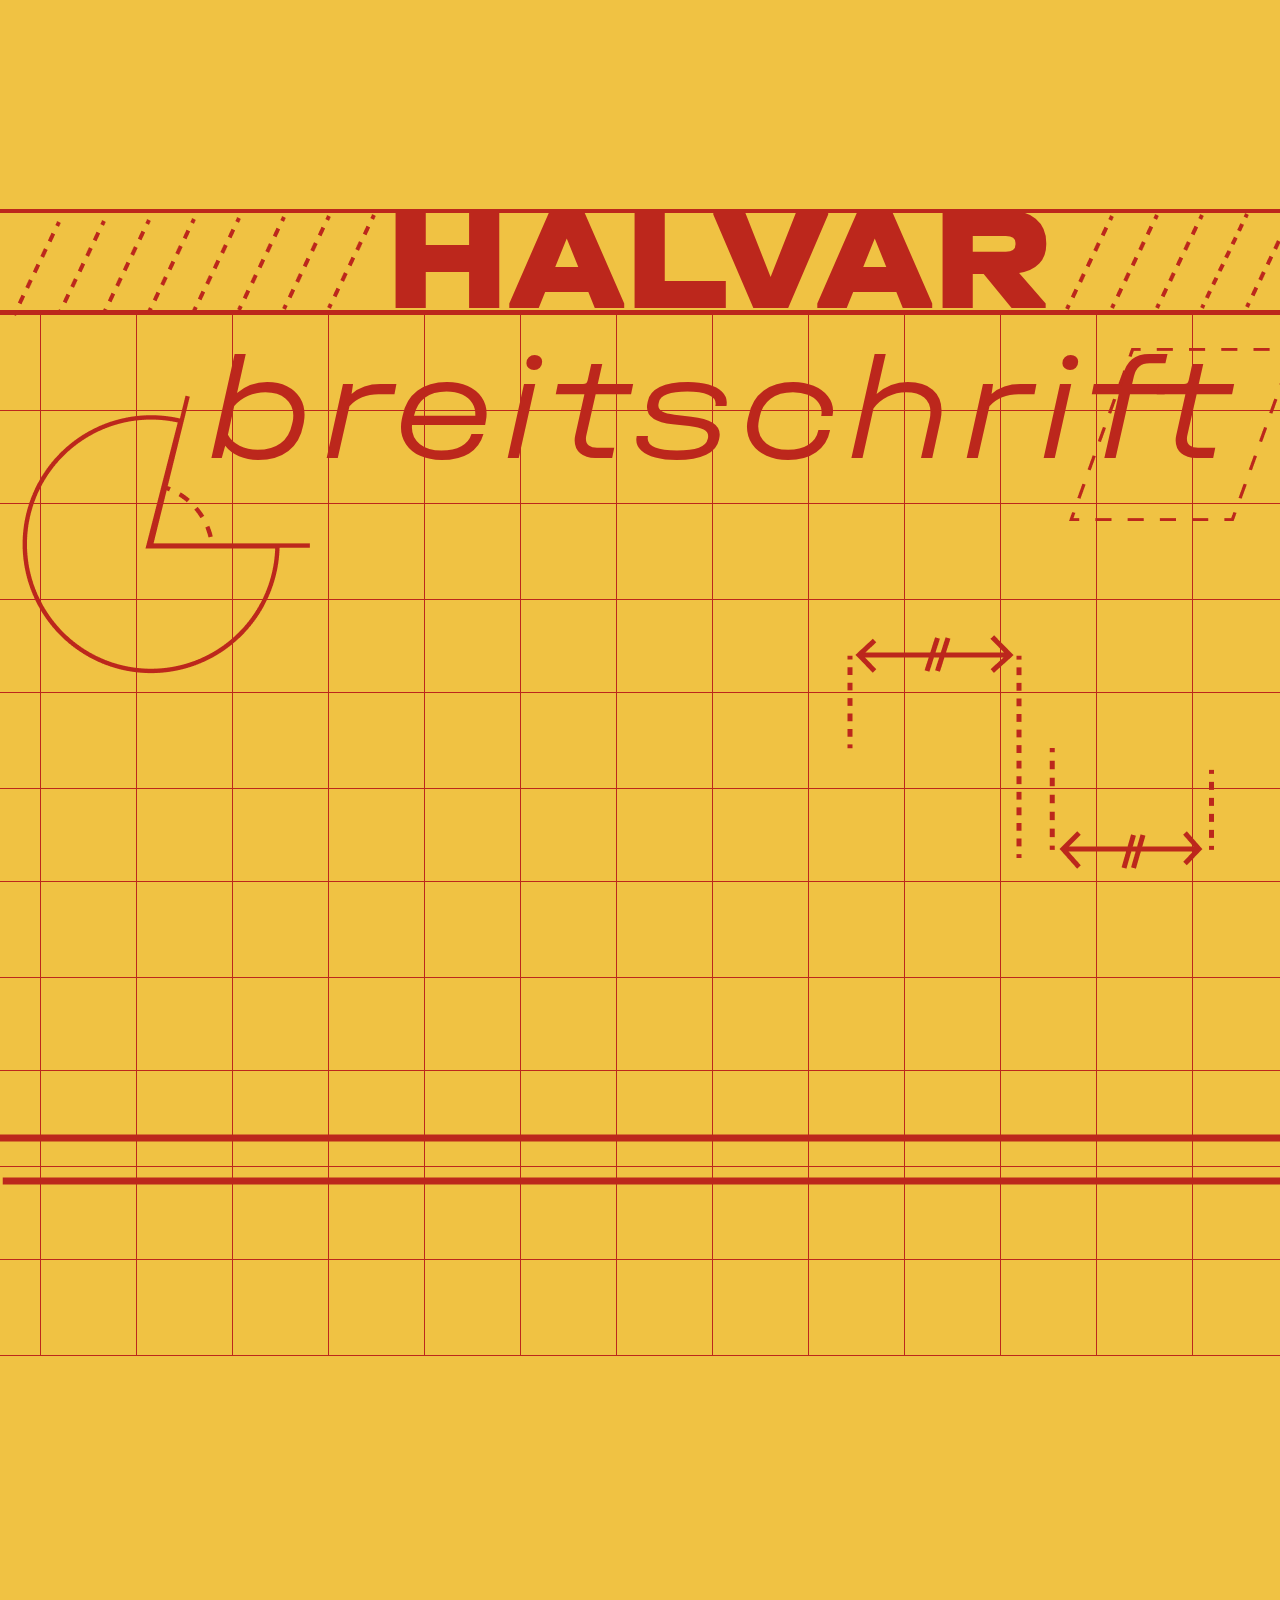
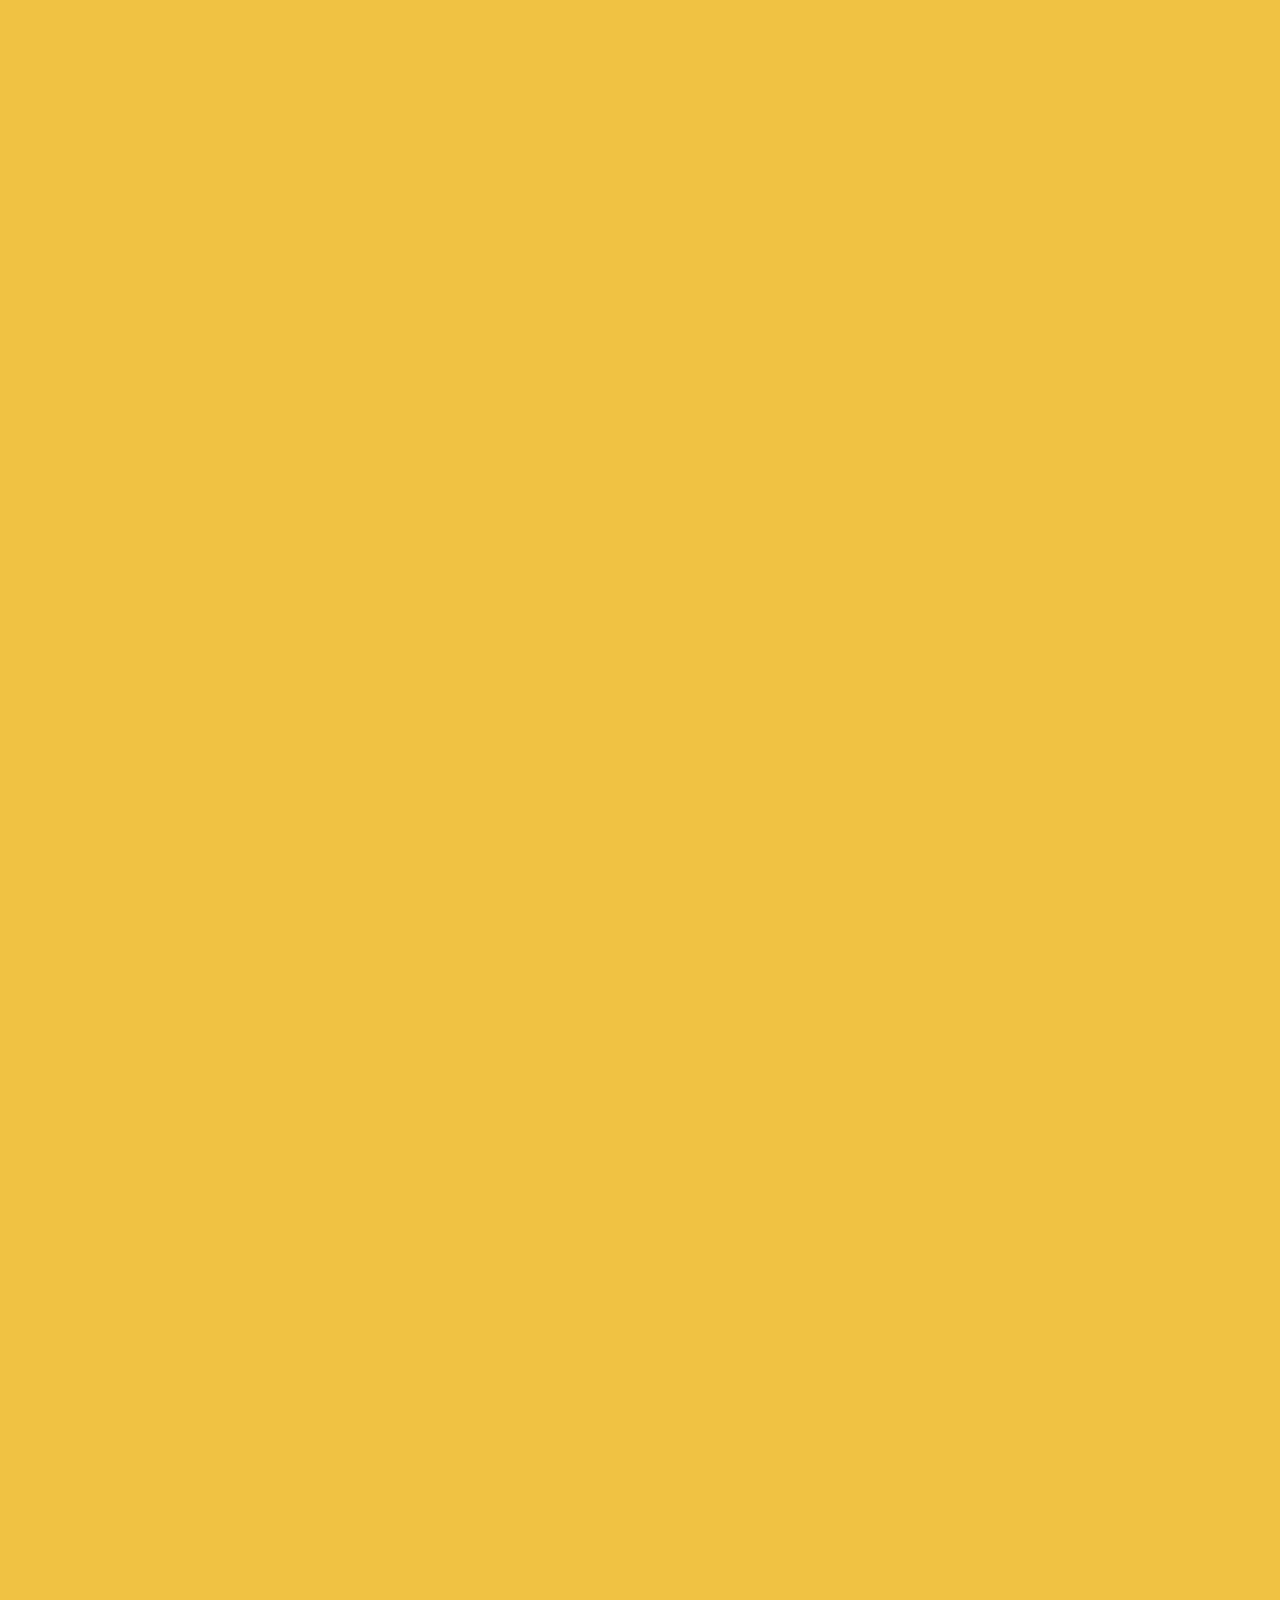
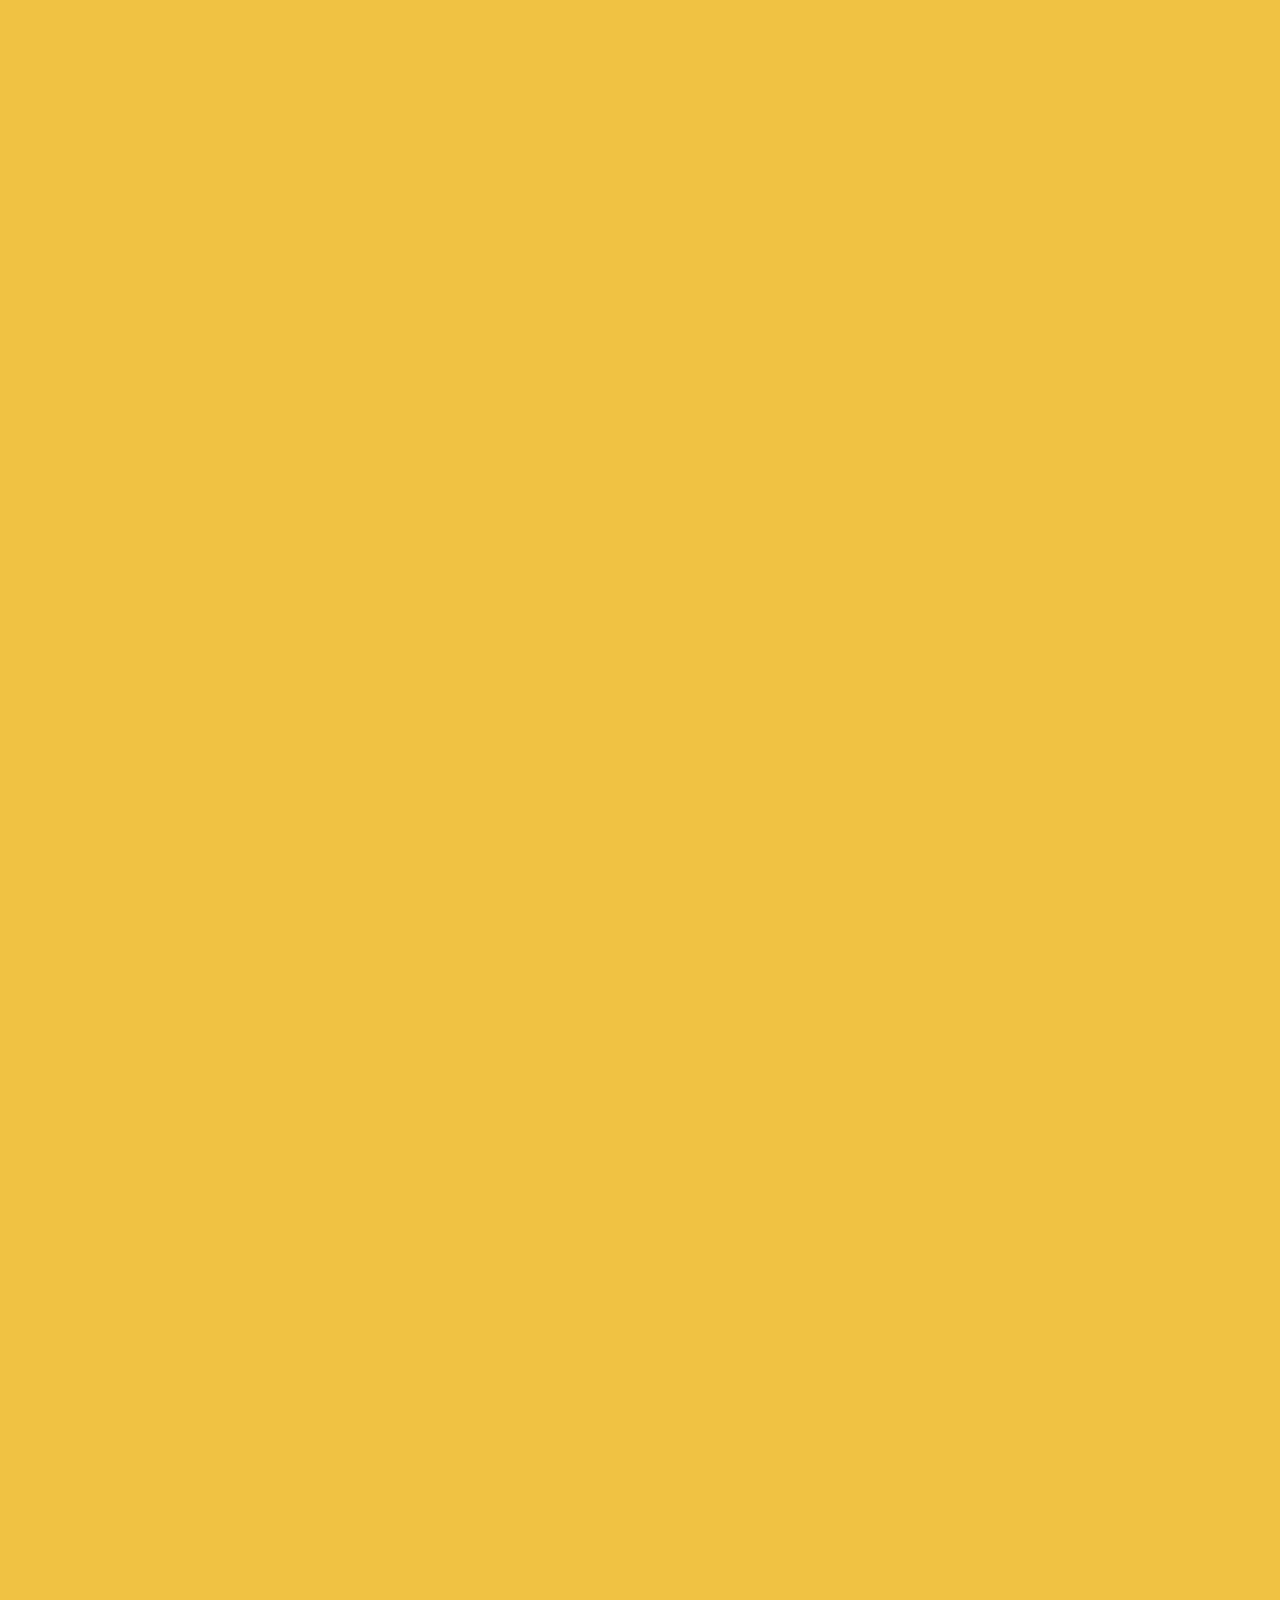
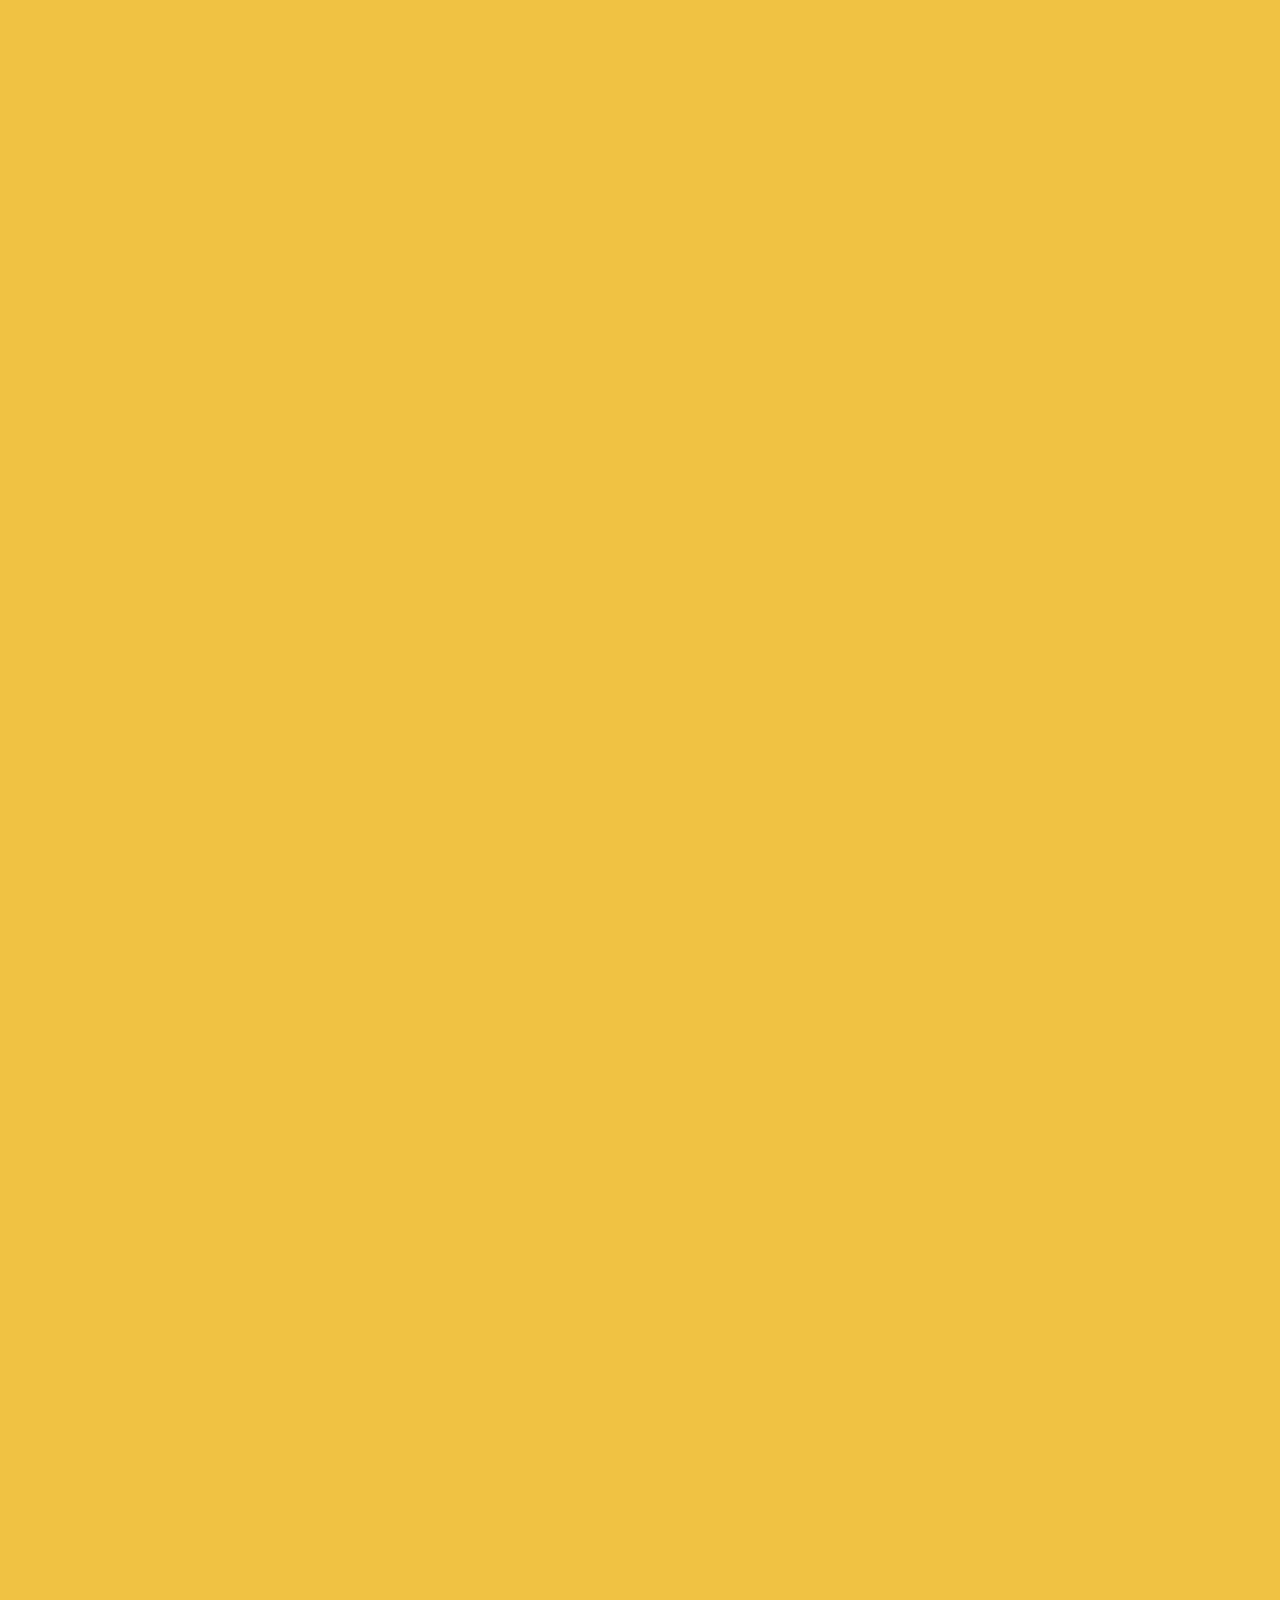
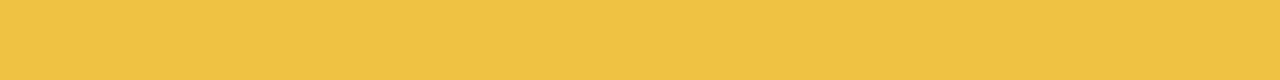
==== index.html @ cb43005a "First screen" ====
<!DOCTYPE html>
<html>
  <head lang = 'en' dir="ltr">
    <meta charset="utf-8">
    <link rel="stylesheet" href="stylesheets/style.css">
    <link rel="stylesheet" href="stylesheets/fonts.css">
    <script src="javascripts/jquery-3.5.1.js" charset="utf-8"></script>
    <style media="screen">
      @import 'reset.css';
      @import 'fonts.css';
      @import 'style.css';
    </style>
    <title>Halvar Breitschrift</title>
  </head>
<body>
  <h1 class="cover1">HALVAR</h1>

    <h1 class="cover2">breitschrift</h1>

    <img class="img1" src="images/First screen.png">

</body>
</html>
---- stylesheets/style.css ----
@import 'reset.css';
@import 'fonts.css';
@import 'content.css'
---- stylesheets/fonts.css ----
@font-face {
font-family: "HalvarBreit-Bd";
src: url("../fonts/HalvarBreit-Bd.ttf") format("truetype");
font-style: normal;
font-weight: normal;
}

@font-face {
font-family: "HalvarBreit-BdSlanted";
src: url("../fonts/HalvarBreit-BdSlanted.ttf") format("truetype;");
font-style: normal;
font-weight: normal;
}

@font-face {
font-family: "HalvarBreit-BdSuSlanted";
src: url("../fonts/HalvarBreit-BdSuSlanted.ttf") format("truetype");
font-style: normal;
font-weight: normal;
}

@font-face {
font-family: "HalvarBreit-Blk";
src: url("../fonts/HalvarBreit-Blk.ttf") format("truetype");
font-style: normal;
font-weight: normal;
}

@font-face {
font-family: "HalvarBreit-BlkSlanted";
src: url("../fonts/HalvarBreit-BlkSlanted.ttf") format("truetype");
font-style: normal;
font-weight: normal;
}

@font-face {
font-family: "HalvarBreit-BlkSuSlanted";
src: url("../fonts/HalvarBreit-BlkSuSlanted.ttf") format("truetype");
font-style: normal;
font-weight: normal;
}

@font-face {
font-family: "HalvarBreit-Hl";
src: url("../fonts/HalvarBreit-Hl.ttf") format("truetype");
font-style: normal;
font-weight: normal;
}

@font-face {
font-family: "HalvarBreit-HlSlanted";
src: url("../fonts/HalvarBreit-Bd.HlSlanted") format("truetype");
font-style: normal;
font-weight: normal;
}

@font-face {
font-family: "HalvarBreit-HlSuSlanted";
src: url("../fonts/HalvarBreit-Bd.HlSuSlanted") format("truetype");
font-style: normal;
font-weight: normal;
}

@font-face {
font-family: "HalvarBreit-Lt";
src: url("../fonts/HalvarBreit-Lt.ttf") format("truetype");
font-style: normal;
font-weight: normal;
}

@font-face {
font-family: "HalvarBreit-LtSlanted";
src: url("../fonts/HalvarBreit-LtSlanted.ttf") format("truetype");
font-style: normal;
font-weight: normal;
}

@font-face {
font-family: "HalvarBreit-LtSuSlanted";
src: url("../fonts/HalvarBreit-LtSuSlanted.ttf") format("truetype");
font-style: normal;
font-weight: normal;
}

@font-face {
font-family: "HalvarBreit-Md";
src: url("../fonts/HalvarBreit-Md.ttf") format("truetype");
font-style: normal;
font-weight: normal;
}

@font-face {
font-family: "HalvarBreit-MdSlanted";
src: url("../fonts/HalvarBreit-MdSlanted.ttf") format("truetype");
font-style: normal;
font-weight: normal;
}

@font-face {
font-family: "HalvarBreit-MdSuSlanted";
src: url("../fonts/HalvarBreit-MdSuSlanted.ttf") format("truetype");
font-style: normal;
font-weight: normal;
}

@font-face {
font-family: "HalvarBreit-Rg";
src: url("../fonts/HalvarBreit-Rg.ttf") format("truetype");
font-style: normal;
font-weight: normal;
}

@font-face {
font-family: "HalvarBreit-RgSlanted";
src: url("../fonts/HalvarBreit-RgSlanted.ttf") format("truetype");
font-style: normal;
font-weight: normal;
}

@font-face {
font-family: "HalvarBreit-RgSuSlanted";
src: url("../fonts/HalvarBreit-RgSuSlanted.ttf") format("truetype");
font-style: normal;
font-weight: normal;
}

@font-face {
font-family: "HalvarBreit-Th";
src: url("../fonts/HalvarBreit-Th.ttf") format("truetype");
font-style: normal;
font-weight: normal;
}

@font-face {
font-family: "HalvarBreit-ThSlanted";
src: url("../fonts/HalvarBreit-ThSlanted.ttf") format("truetype");
font-style: normal;
font-weight: normal;
}

@font-face {
font-family: "HalvarBreit-ThSuSlanted";
src: url("../fonts/HalvarBreit-ThSuSlanted.ttf") format("truetype");
font-style: normal;
font-weight: normal;
}

@font-face {
font-family: "HalvarBreit-XBd";
src: url("../fonts/HalvarBreit-XBd.ttf") format("truetype");
font-style: normal;
font-weight: normal;
}

@font-face {
font-family: "HalvarBreit-XBdSlanted";
src: url("../fonts/HalvarBreit-XBdSlanted.ttf") format("truetype");
font-style: normal;
font-weight: normal;
}

@font-face {
font-family: "HalvarBreit-XBdSuSlanted";
src: url("../fonts/HalvarBreit-XBdSuSlanted.ttf") format("truetype");
font-style: normal;
font-weight: normal;
}

@font-face {
font-family: "HalvarBreit-XTh";
src: url("../fonts/HalvarBreit-XTh.ttf") format("truetype");
font-style: normal;
font-weight: normal;
}

@font-face {
font-family: "HalvarBreit-XThSlanted";
src: url("../fonts/HalvarBreit-XThSlanted.ttf") format("truetype");
font-style: normal;
font-weight: normal;
}

@font-face {
font-family: "HalvarBreit-XThSuSlanted";
src: url("../fonts/HalvarBreit-XThSuSlanted.ttf") format("truetype");
font-style: normal;
font-weight: normal;
}
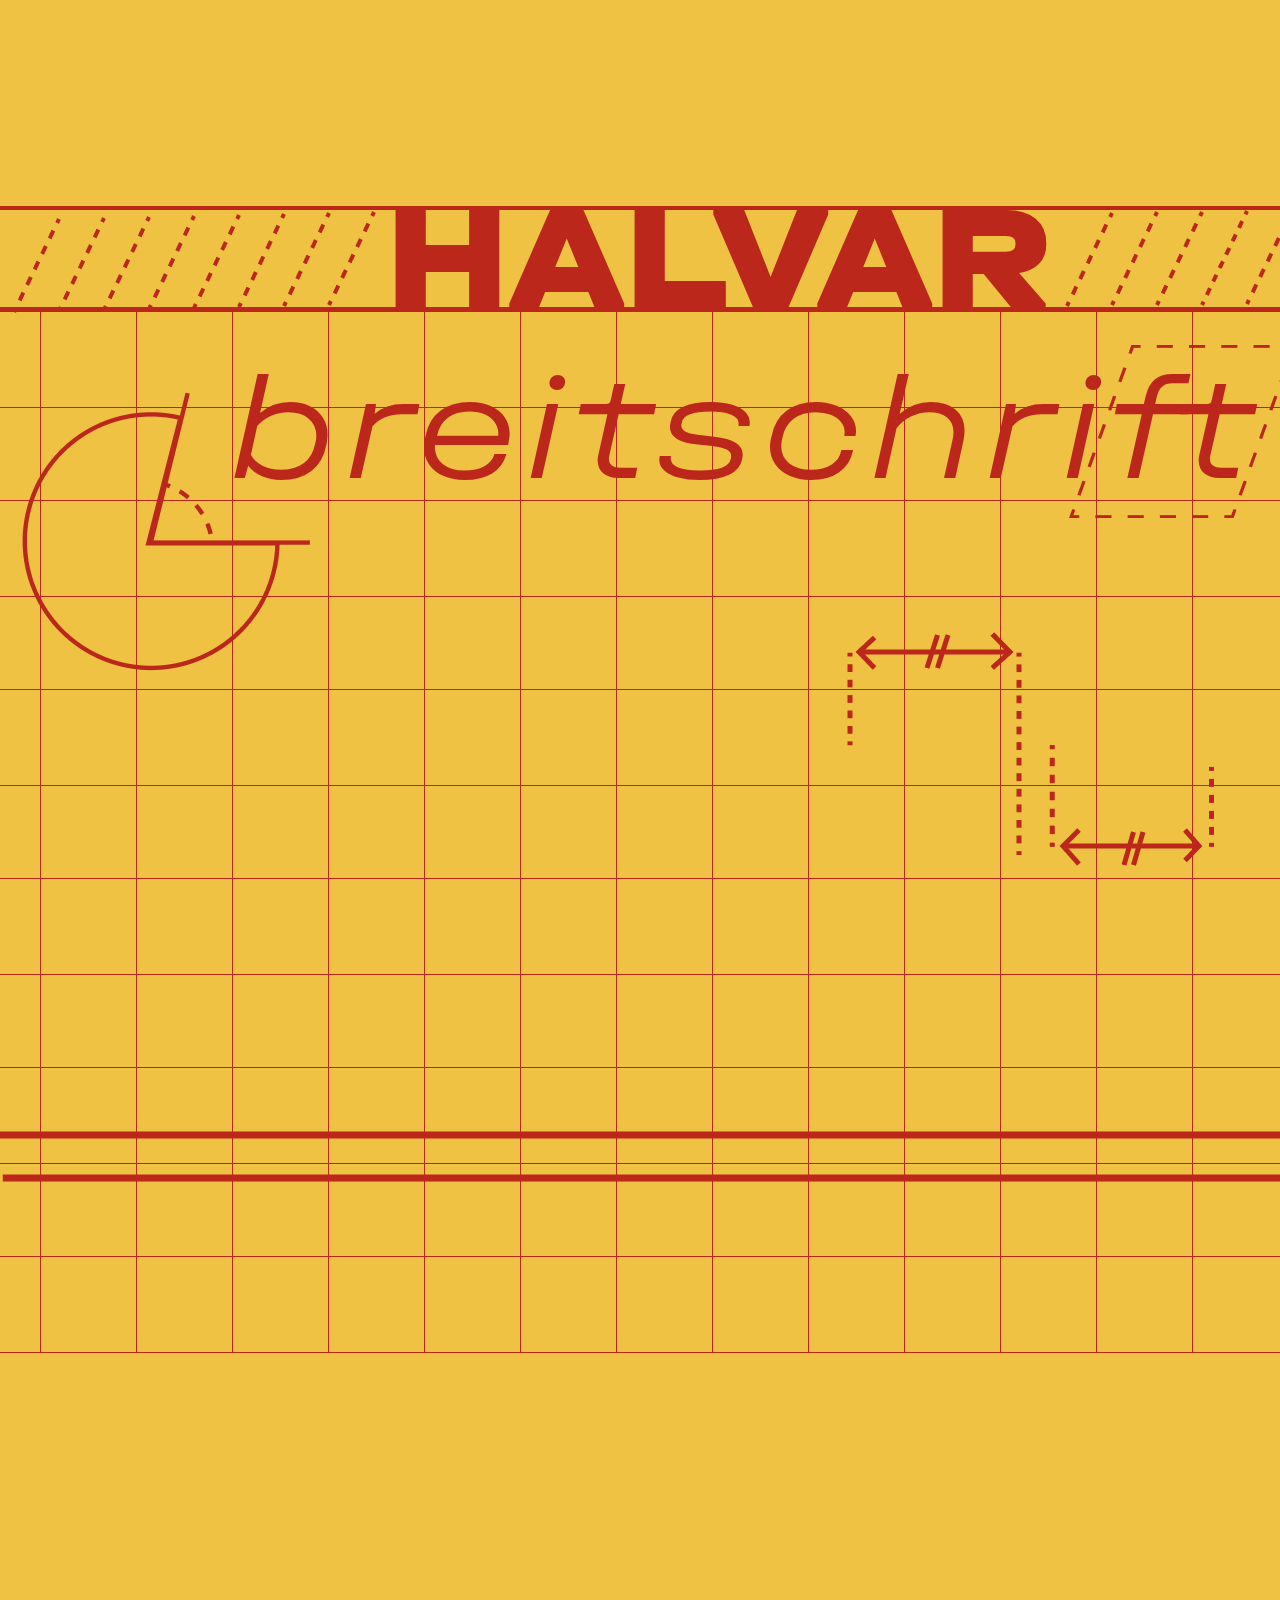
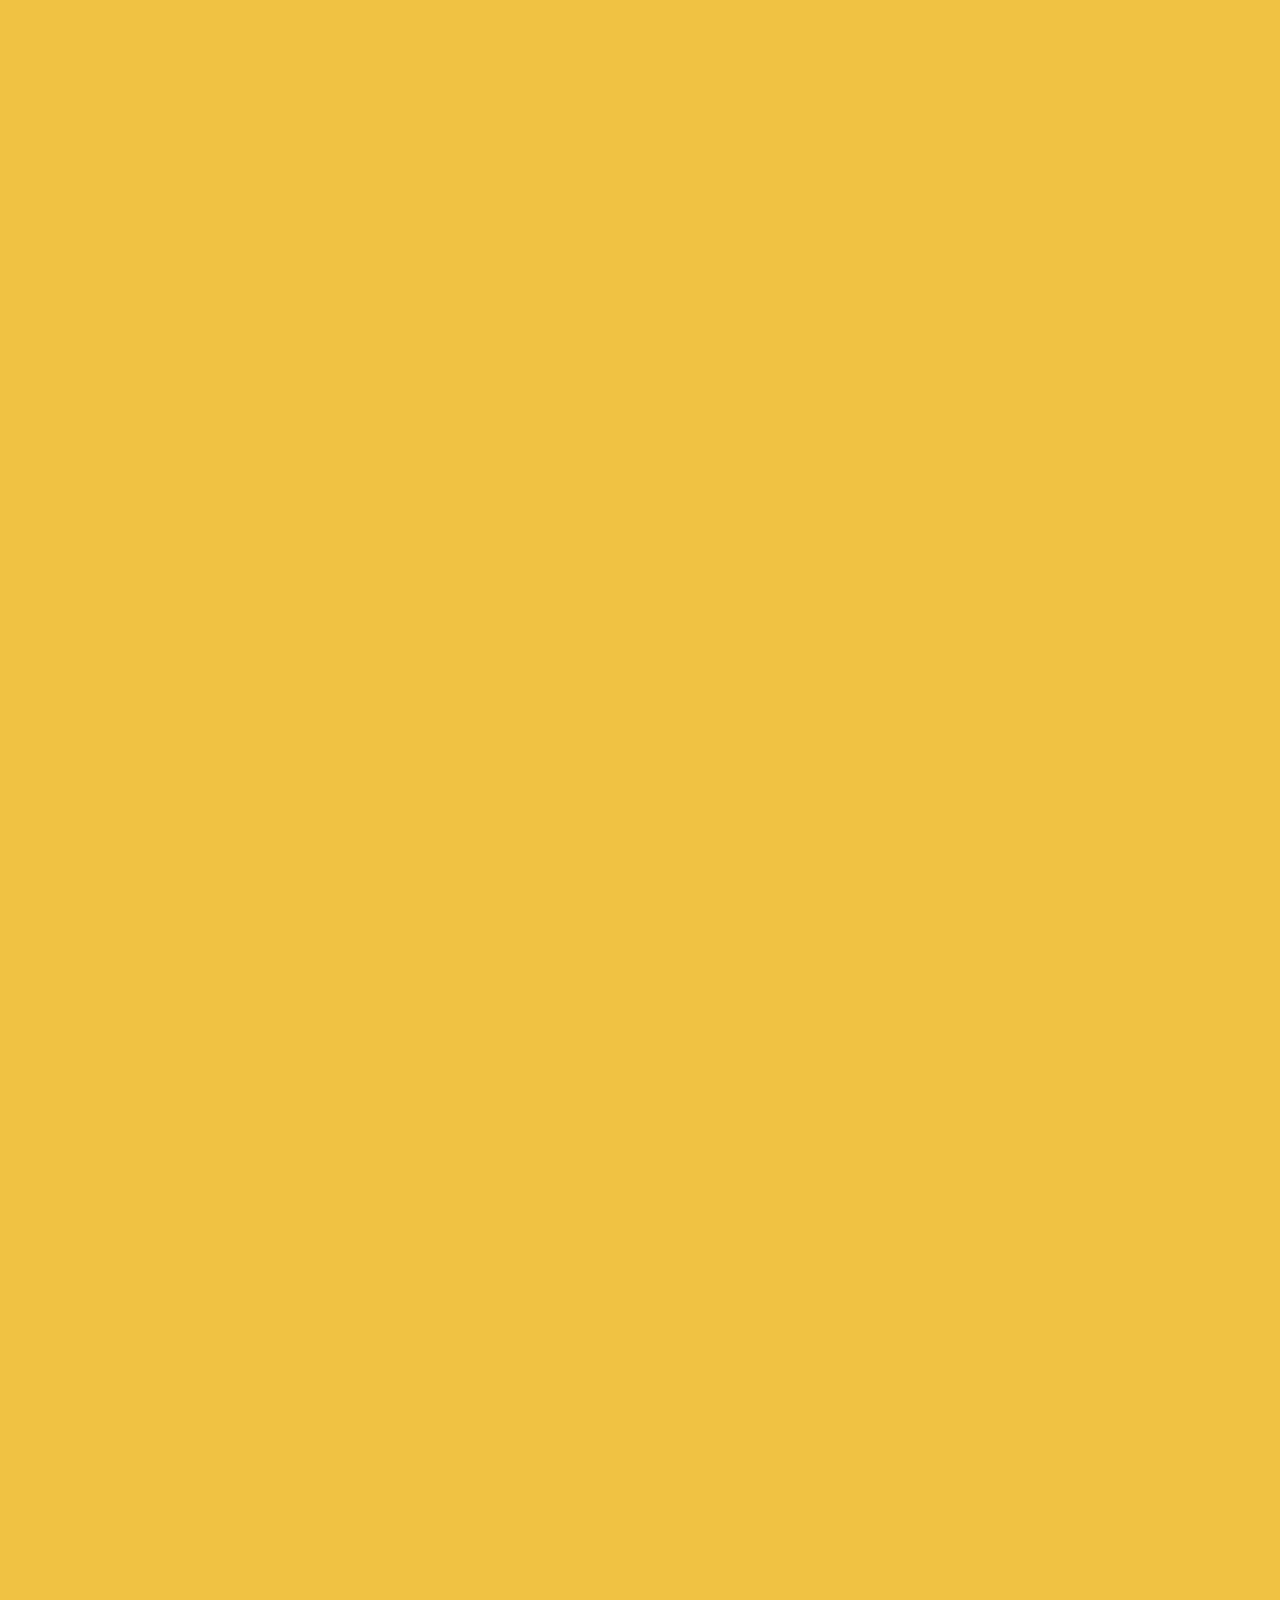
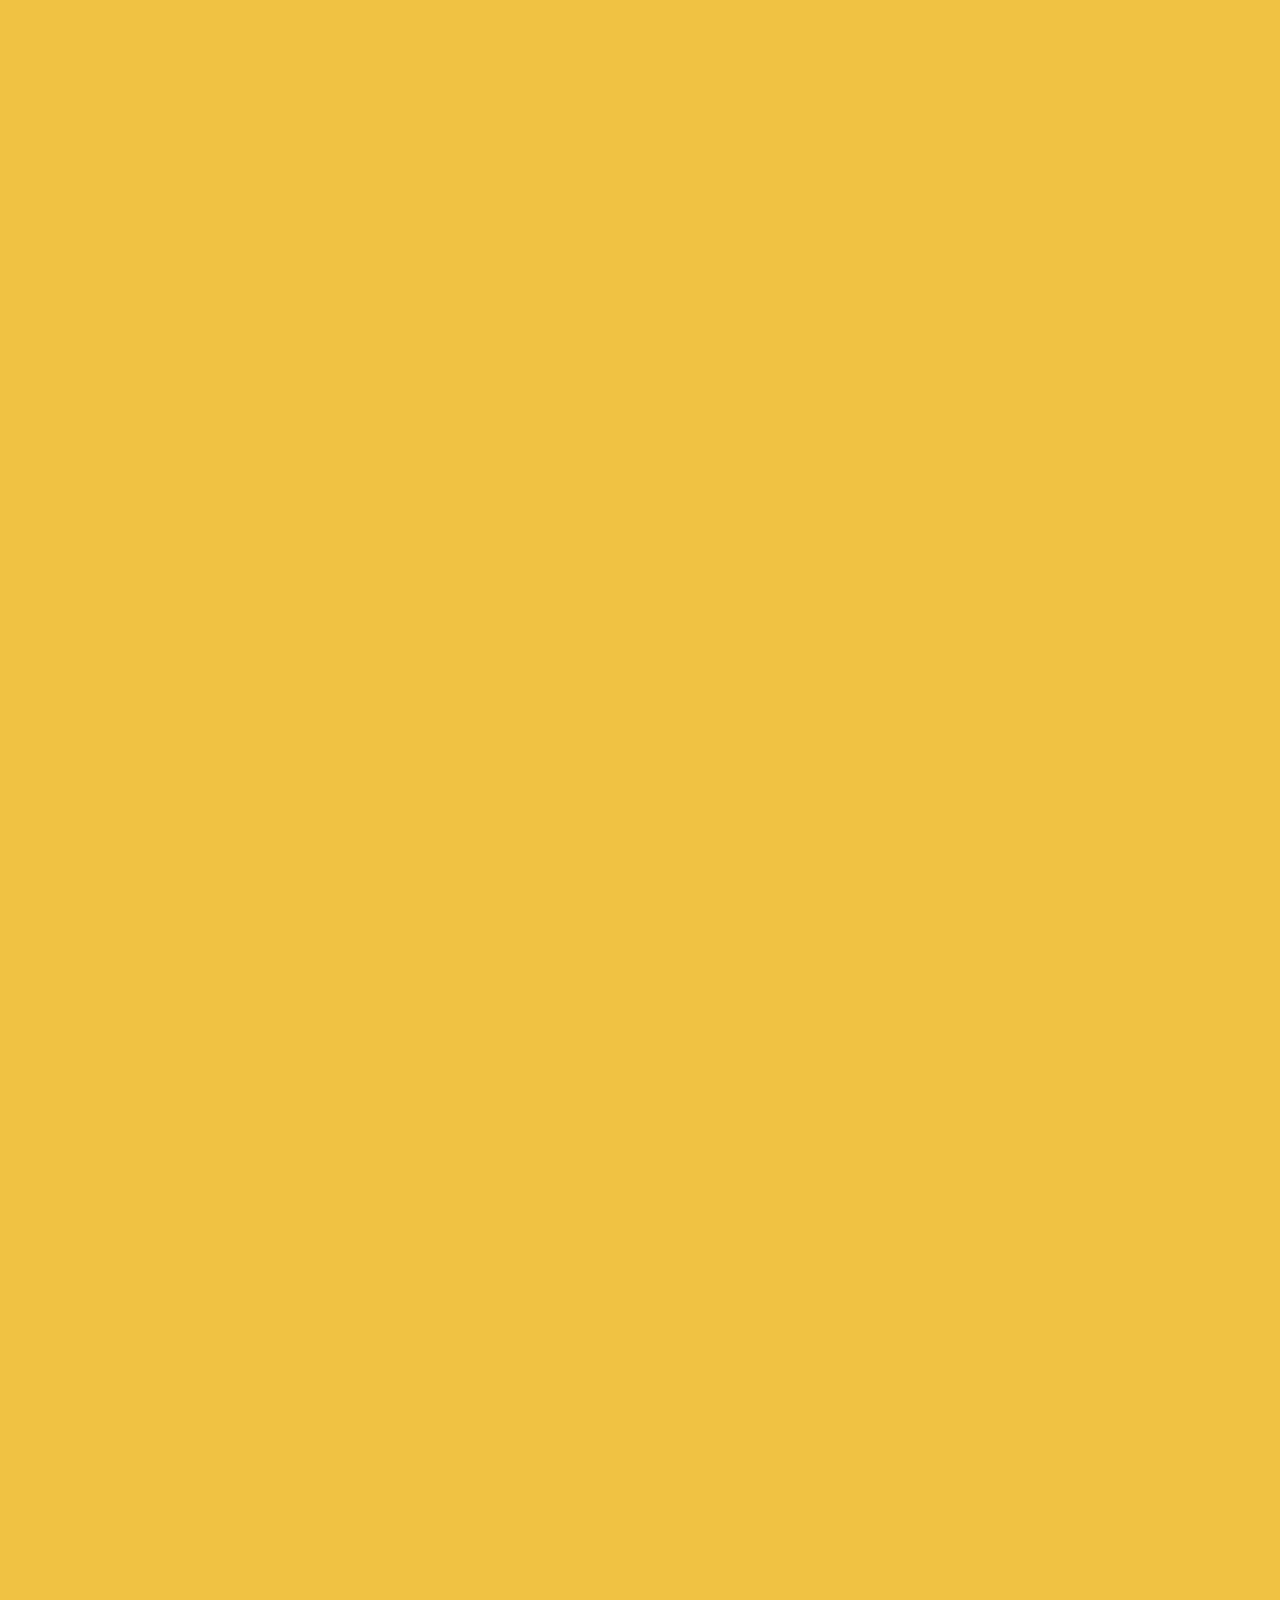
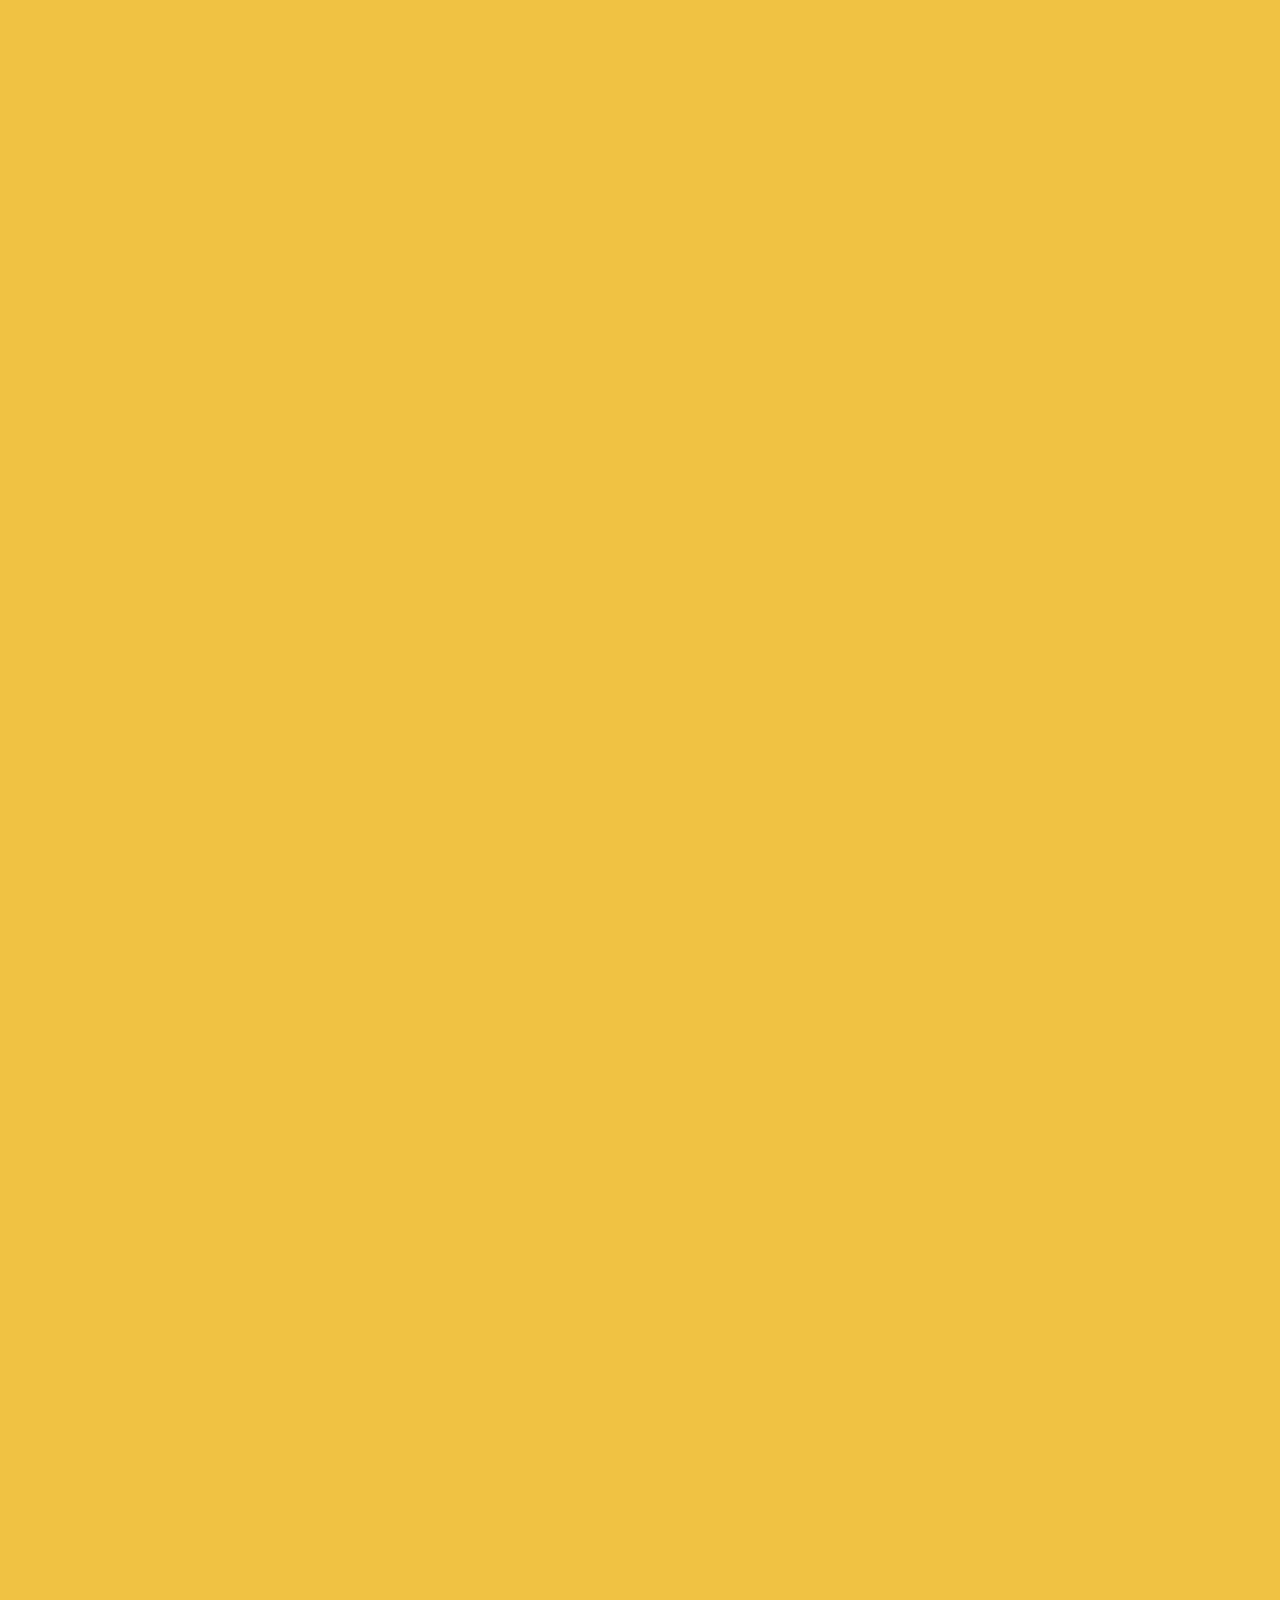
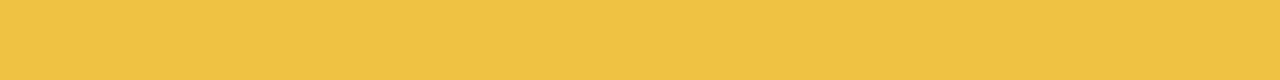
==== commit 0ccf3098: "First screen UPD" ====
--- a/index.html
+++ b/index.html
@@ -15,9 +15,8 @@
 <body>
   <h1 class="cover1">HALVAR</h1>
 
-    <h1 class="cover2">breitschrift</h1>
+  <h1 class="cover2">breitschrift</h1>
 
-    <img class="img1" src="images/First screen.png">
-
+  <img class="img1" src="images/First screen.png">
 </body>
 </html>
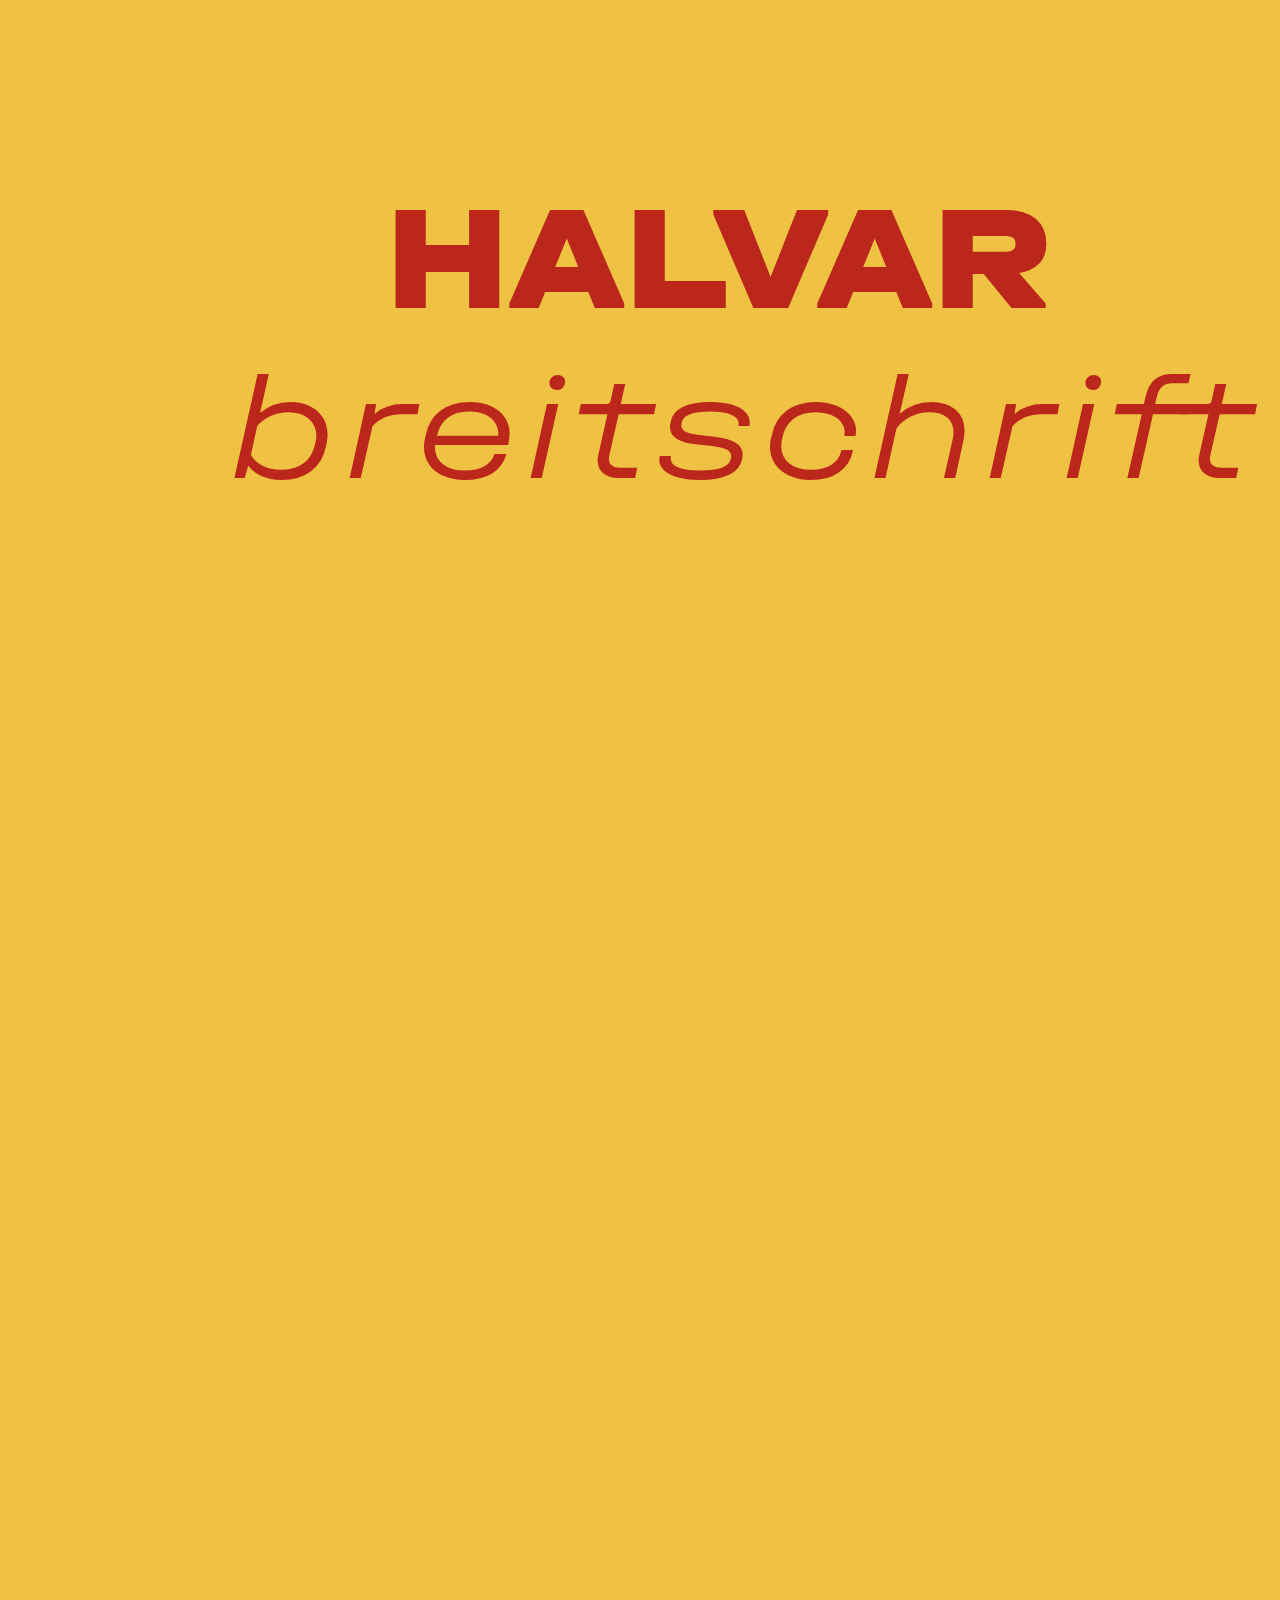
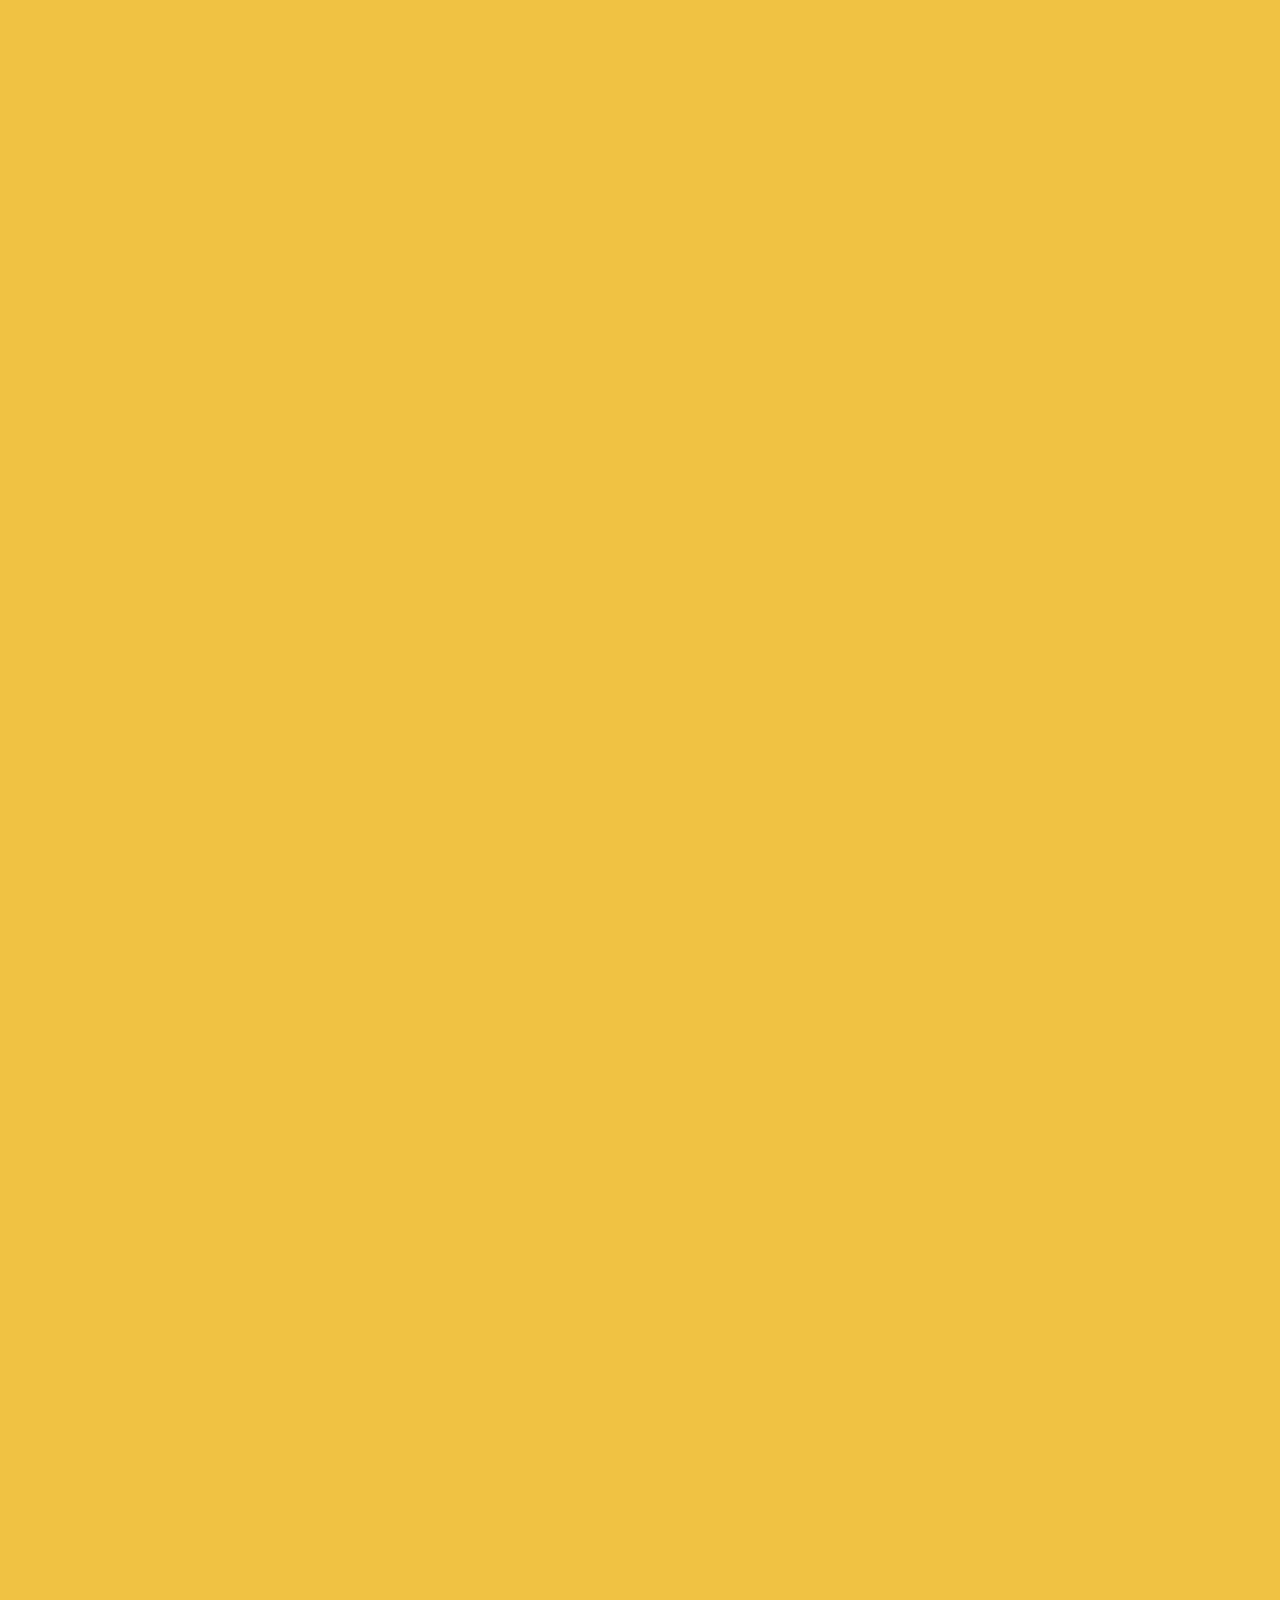
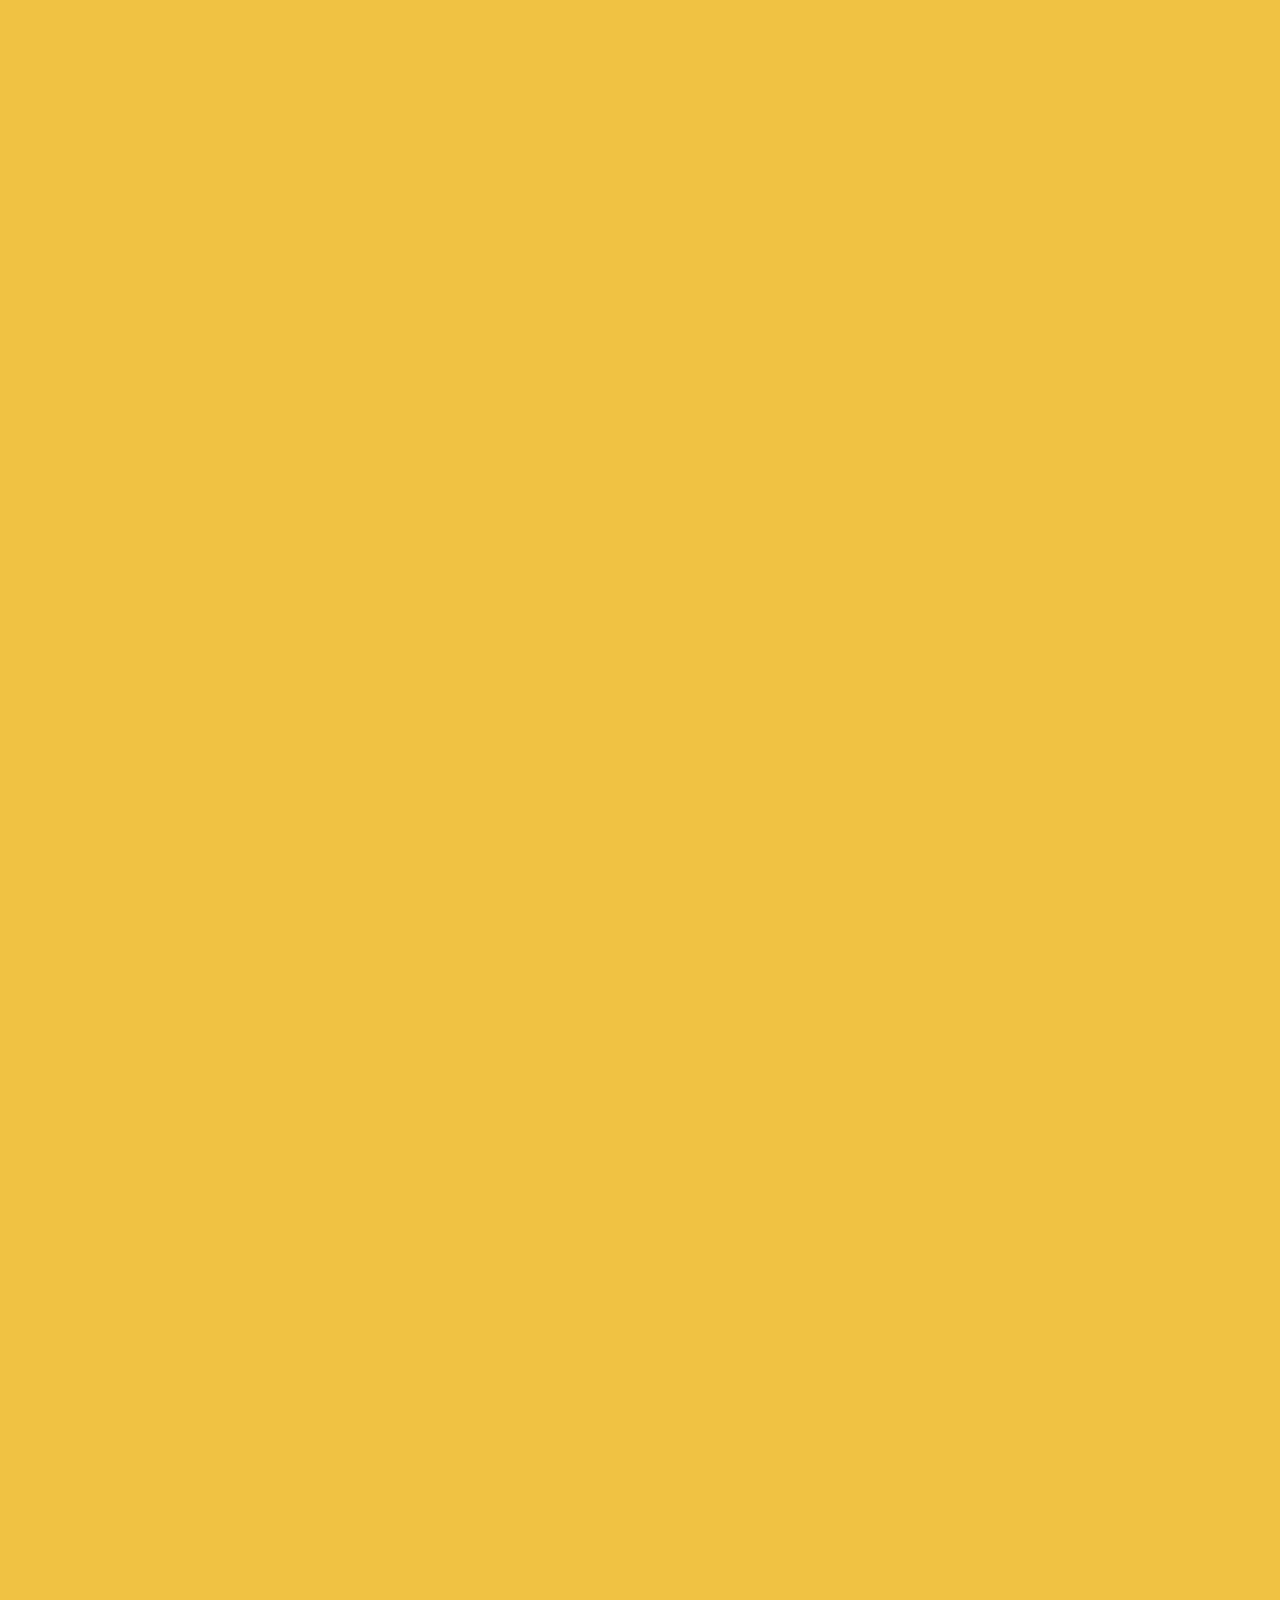
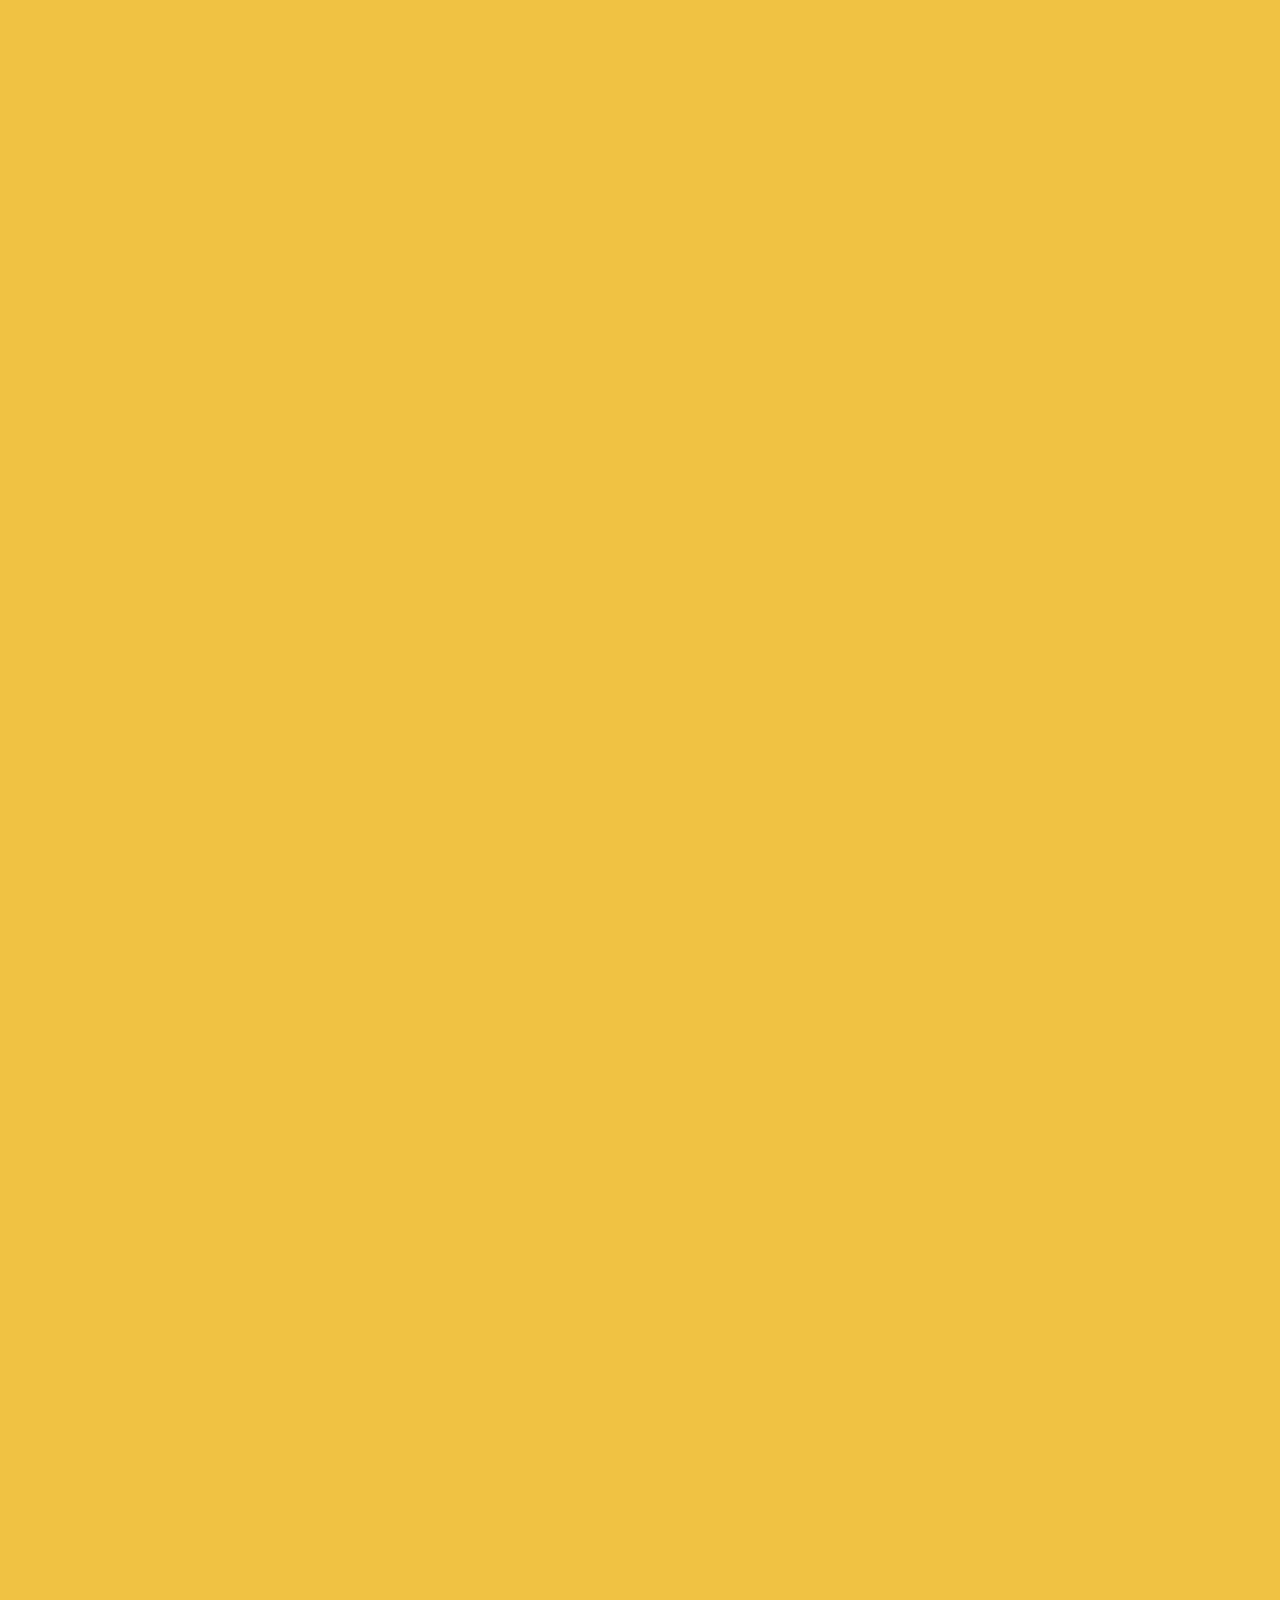
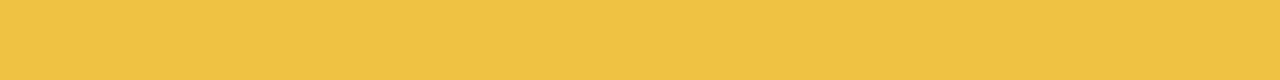
==== commit 18a058d0: "UPD First screen" ====
--- a/index.html
+++ b/index.html
@@ -13,10 +13,9 @@
     <title>Halvar Breitschrift</title>
   </head>
 <body>
+  <div class="screen1">
   <h1 class="cover1">HALVAR</h1>
-
   <h1 class="cover2">breitschrift</h1>
-
-  <img class="img1" src="images/First screen.png">
+</div>
 </body>
 </html>
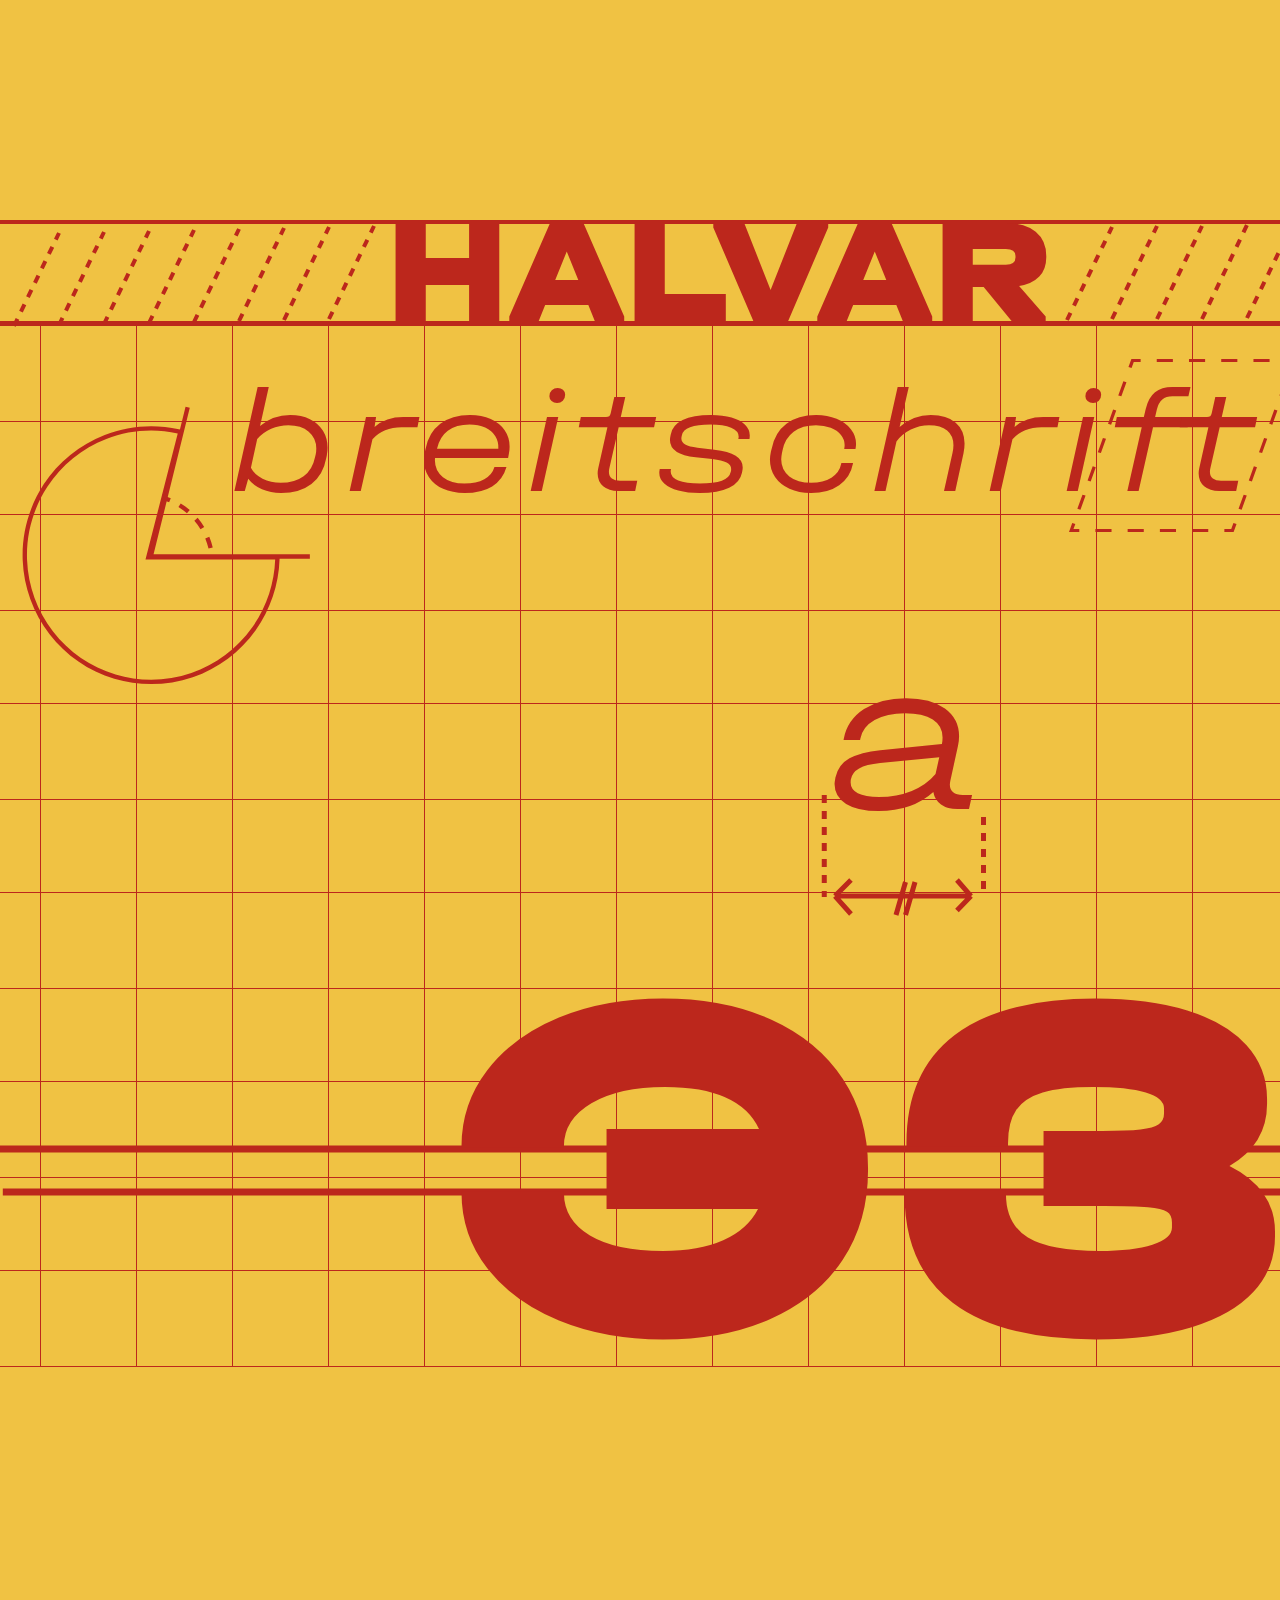
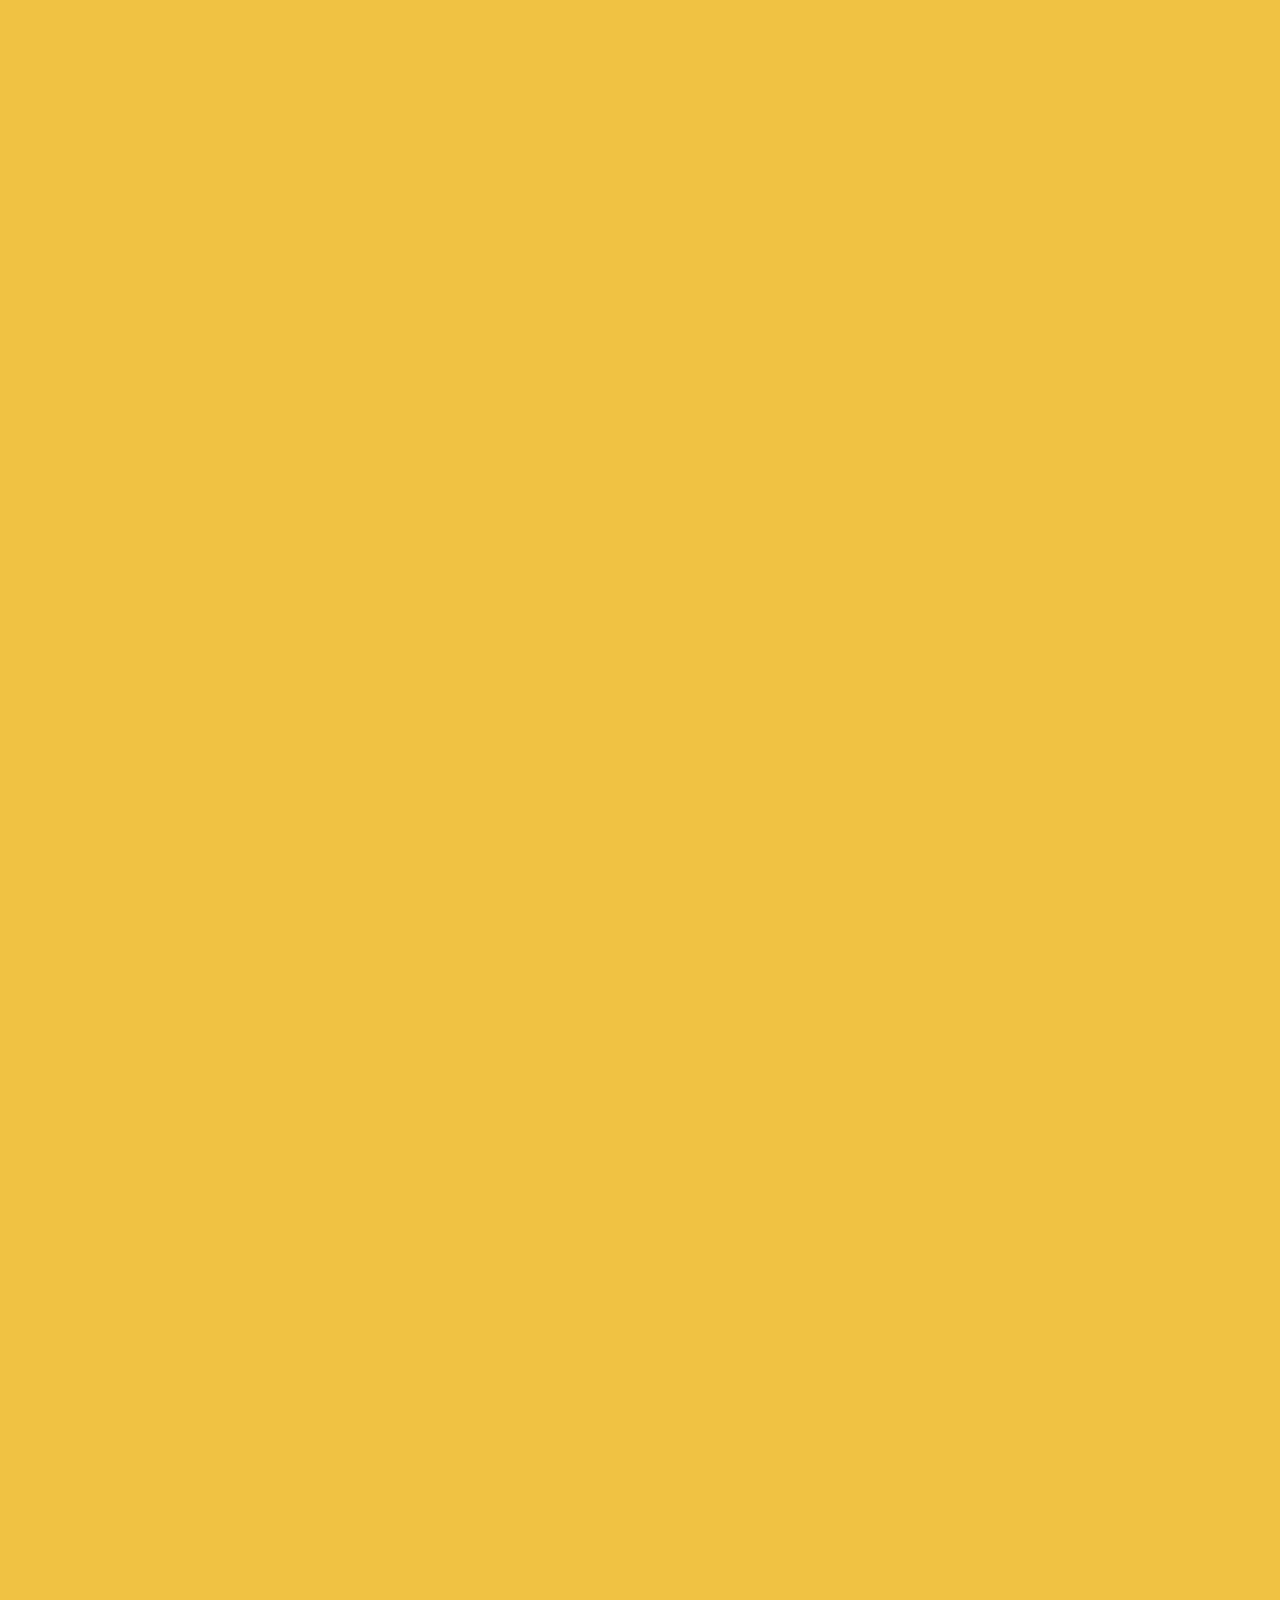
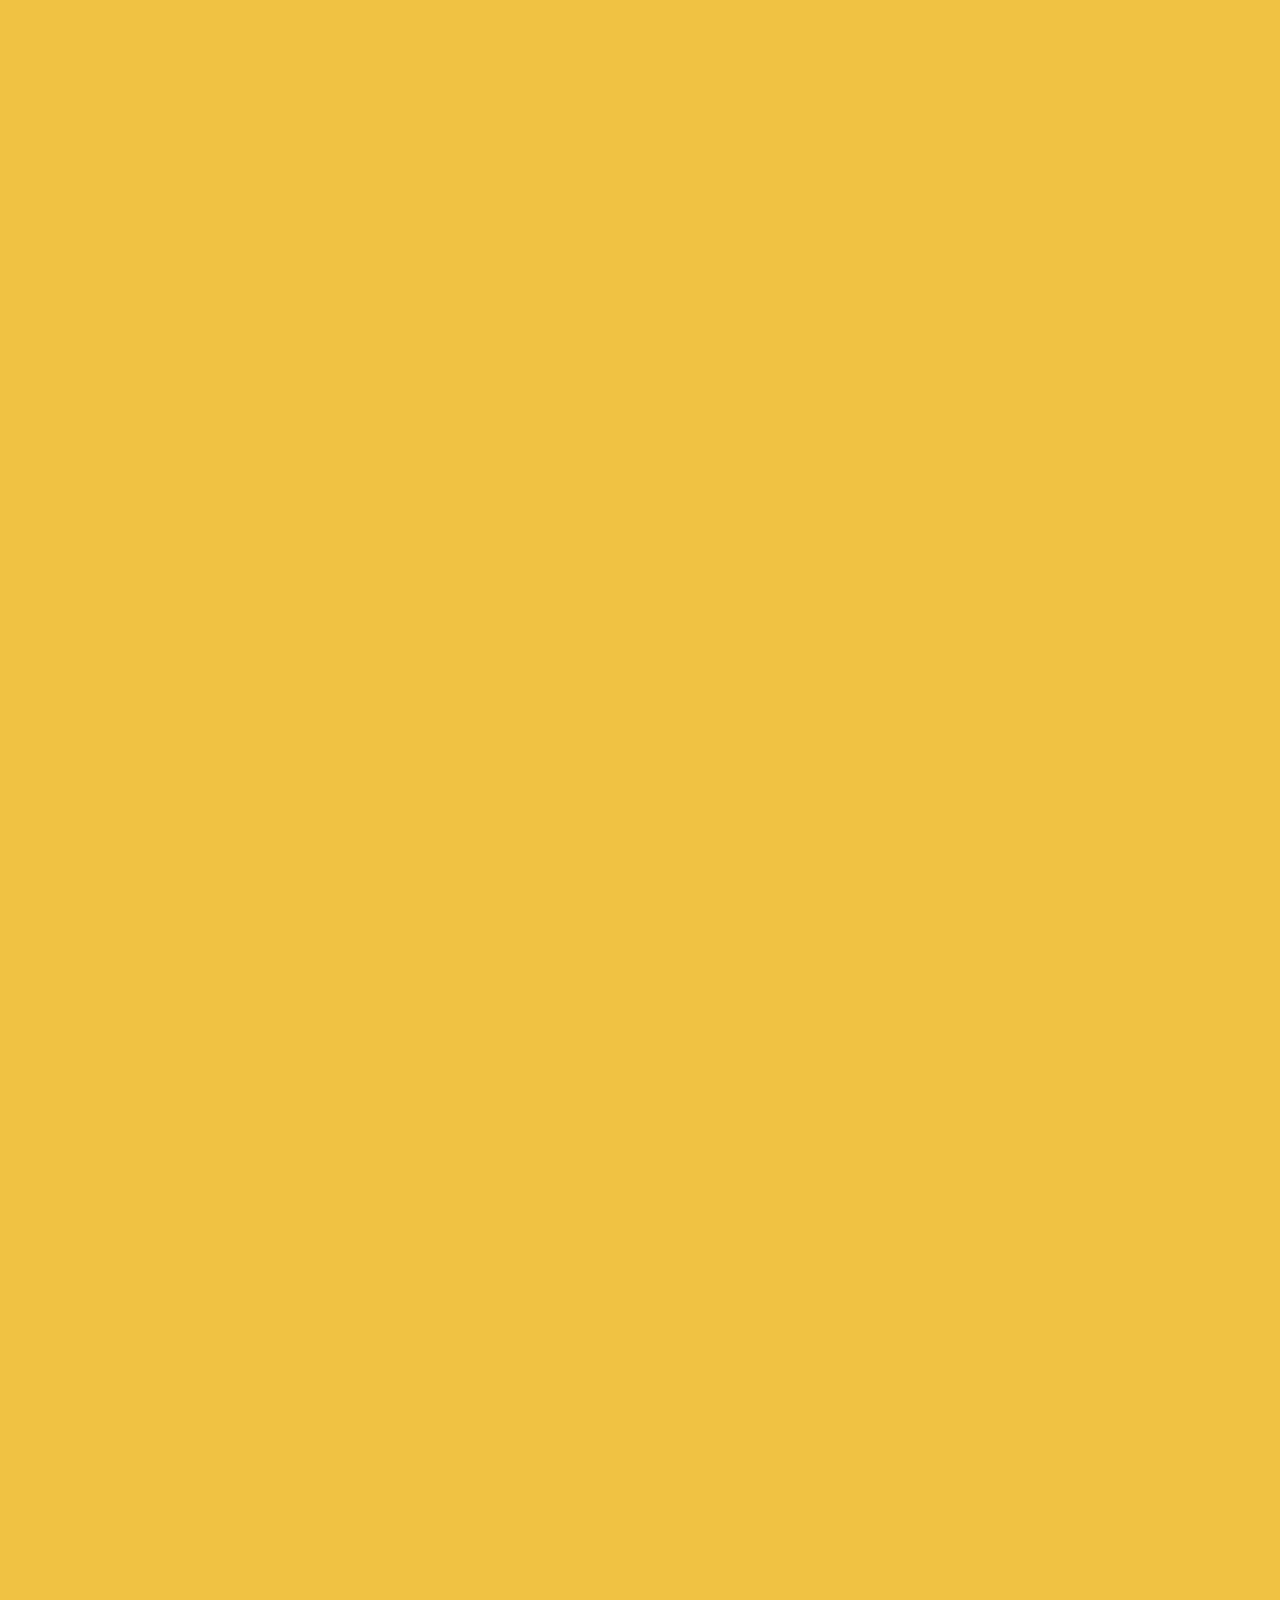
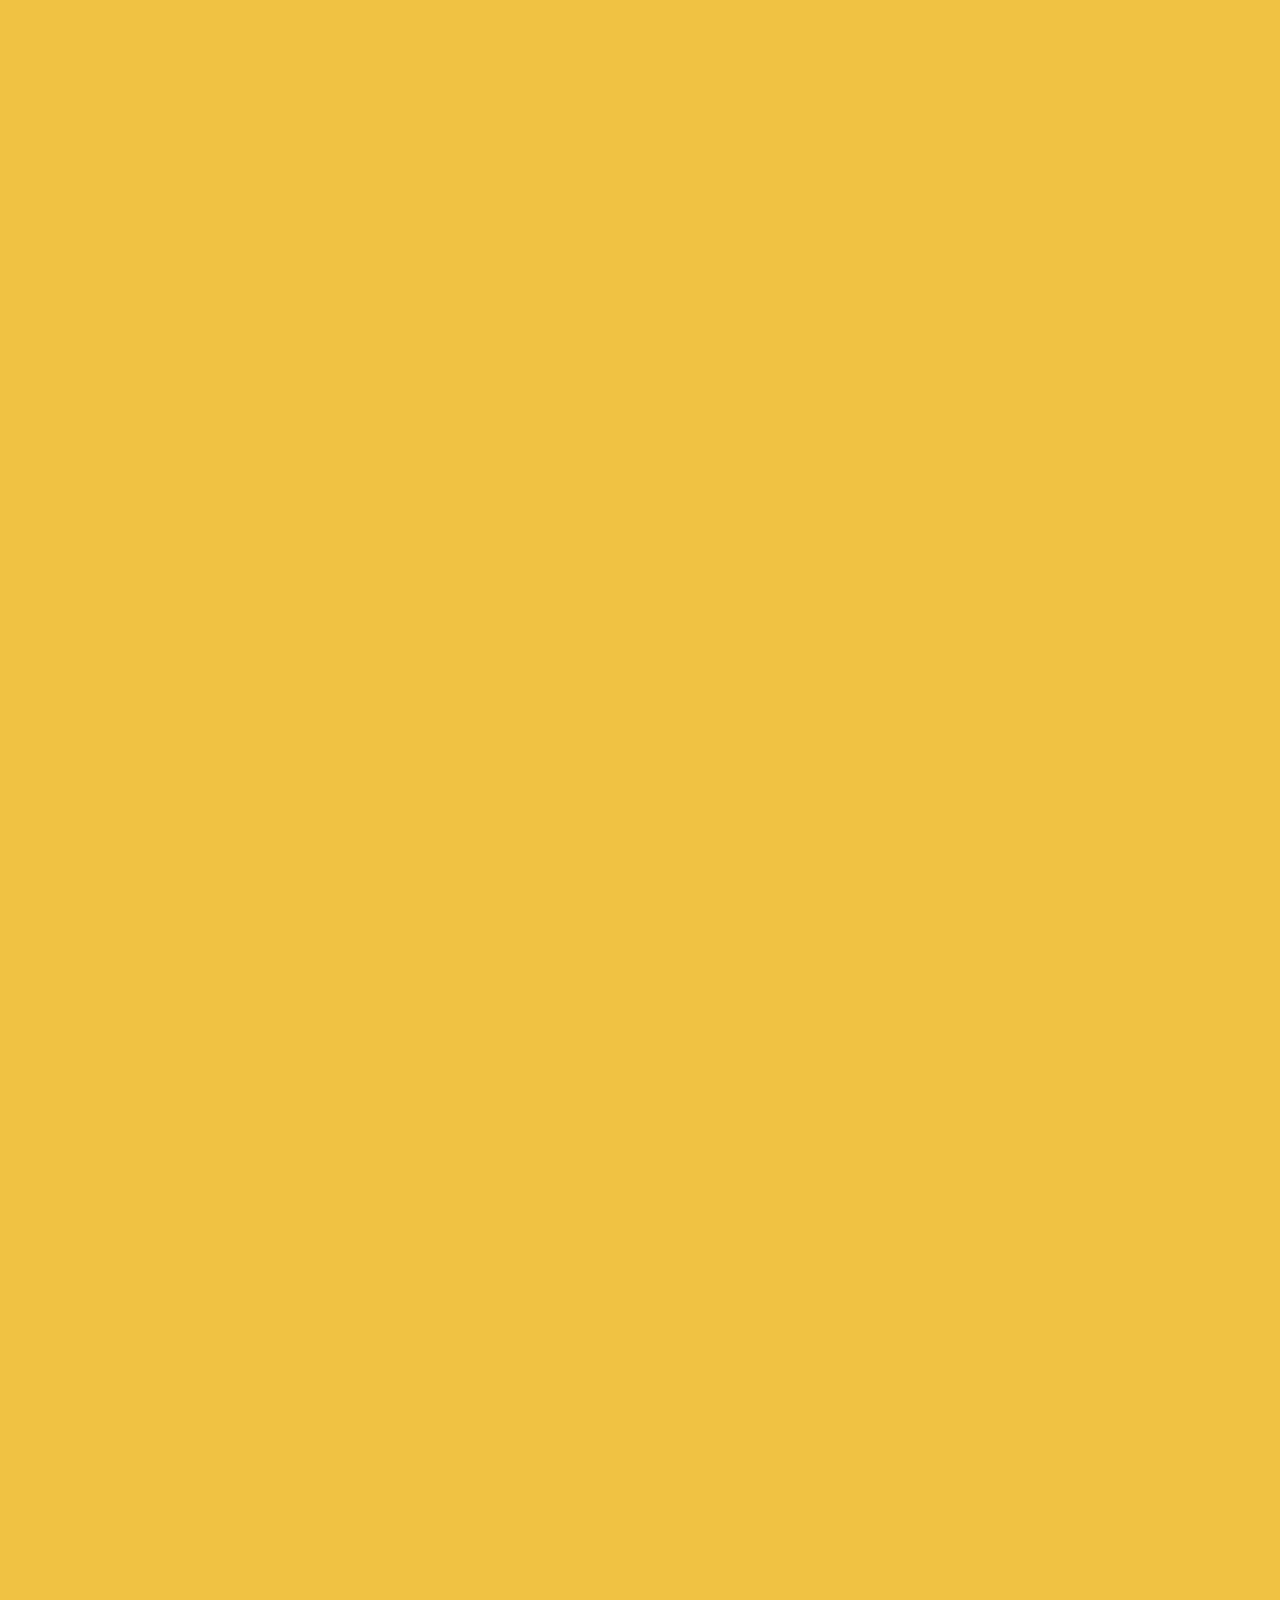
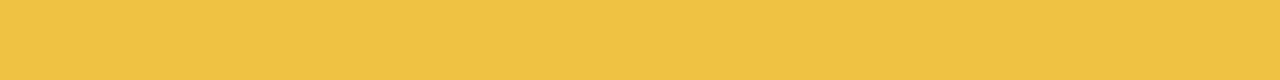
==== commit 21fbe238: "UPD First Screen" ====
--- a/index.html
+++ b/index.html
@@ -14,8 +14,10 @@
   </head>
 <body>
   <div class="screen1">
-  <h1 class="cover1">HALVAR</h1>
-  <h1 class="cover2">breitschrift</h1>
-</div>
+    <h1 class="cover1">HALVAR</h1>
+    <h1 class="cover2">breitschrift</h1>
+    <p class="letter1">a</p>
+    <p class="letter2">ЭЗ</p>
+  </div>
 </body>
 </html>
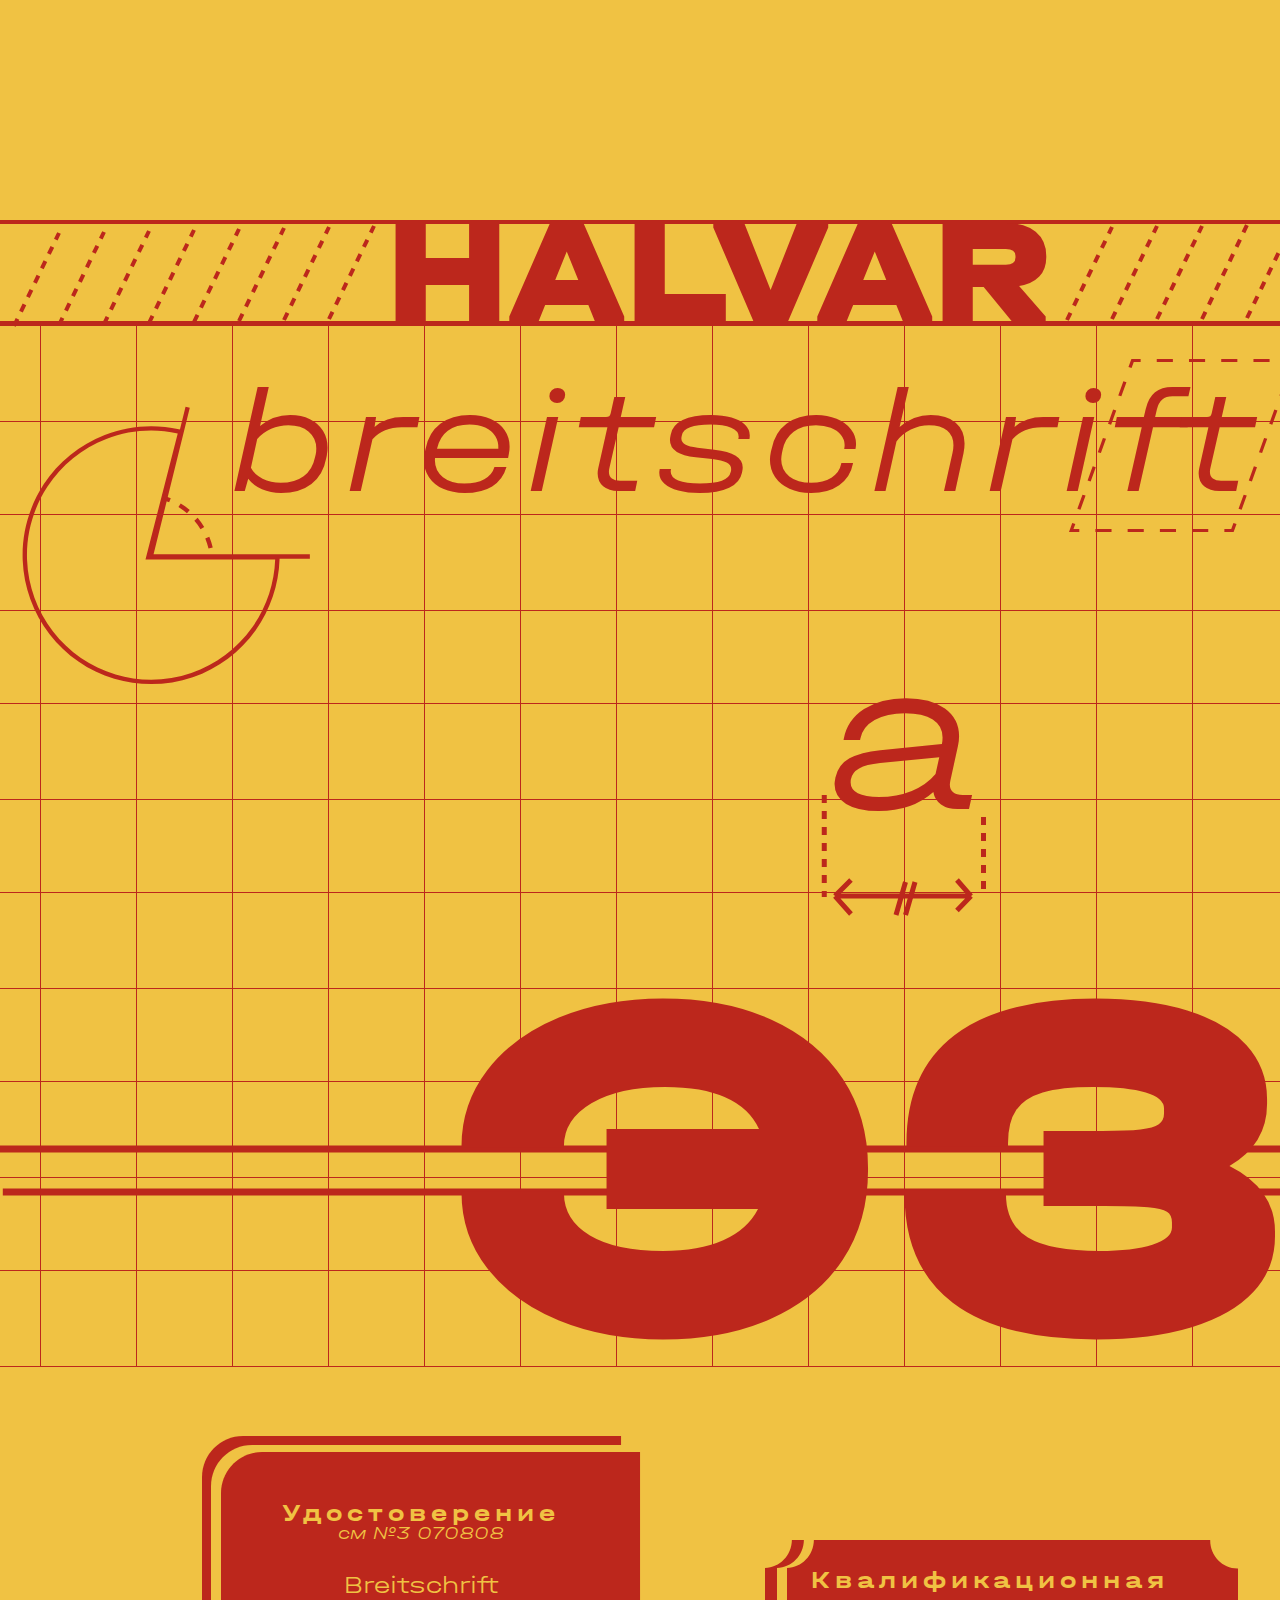
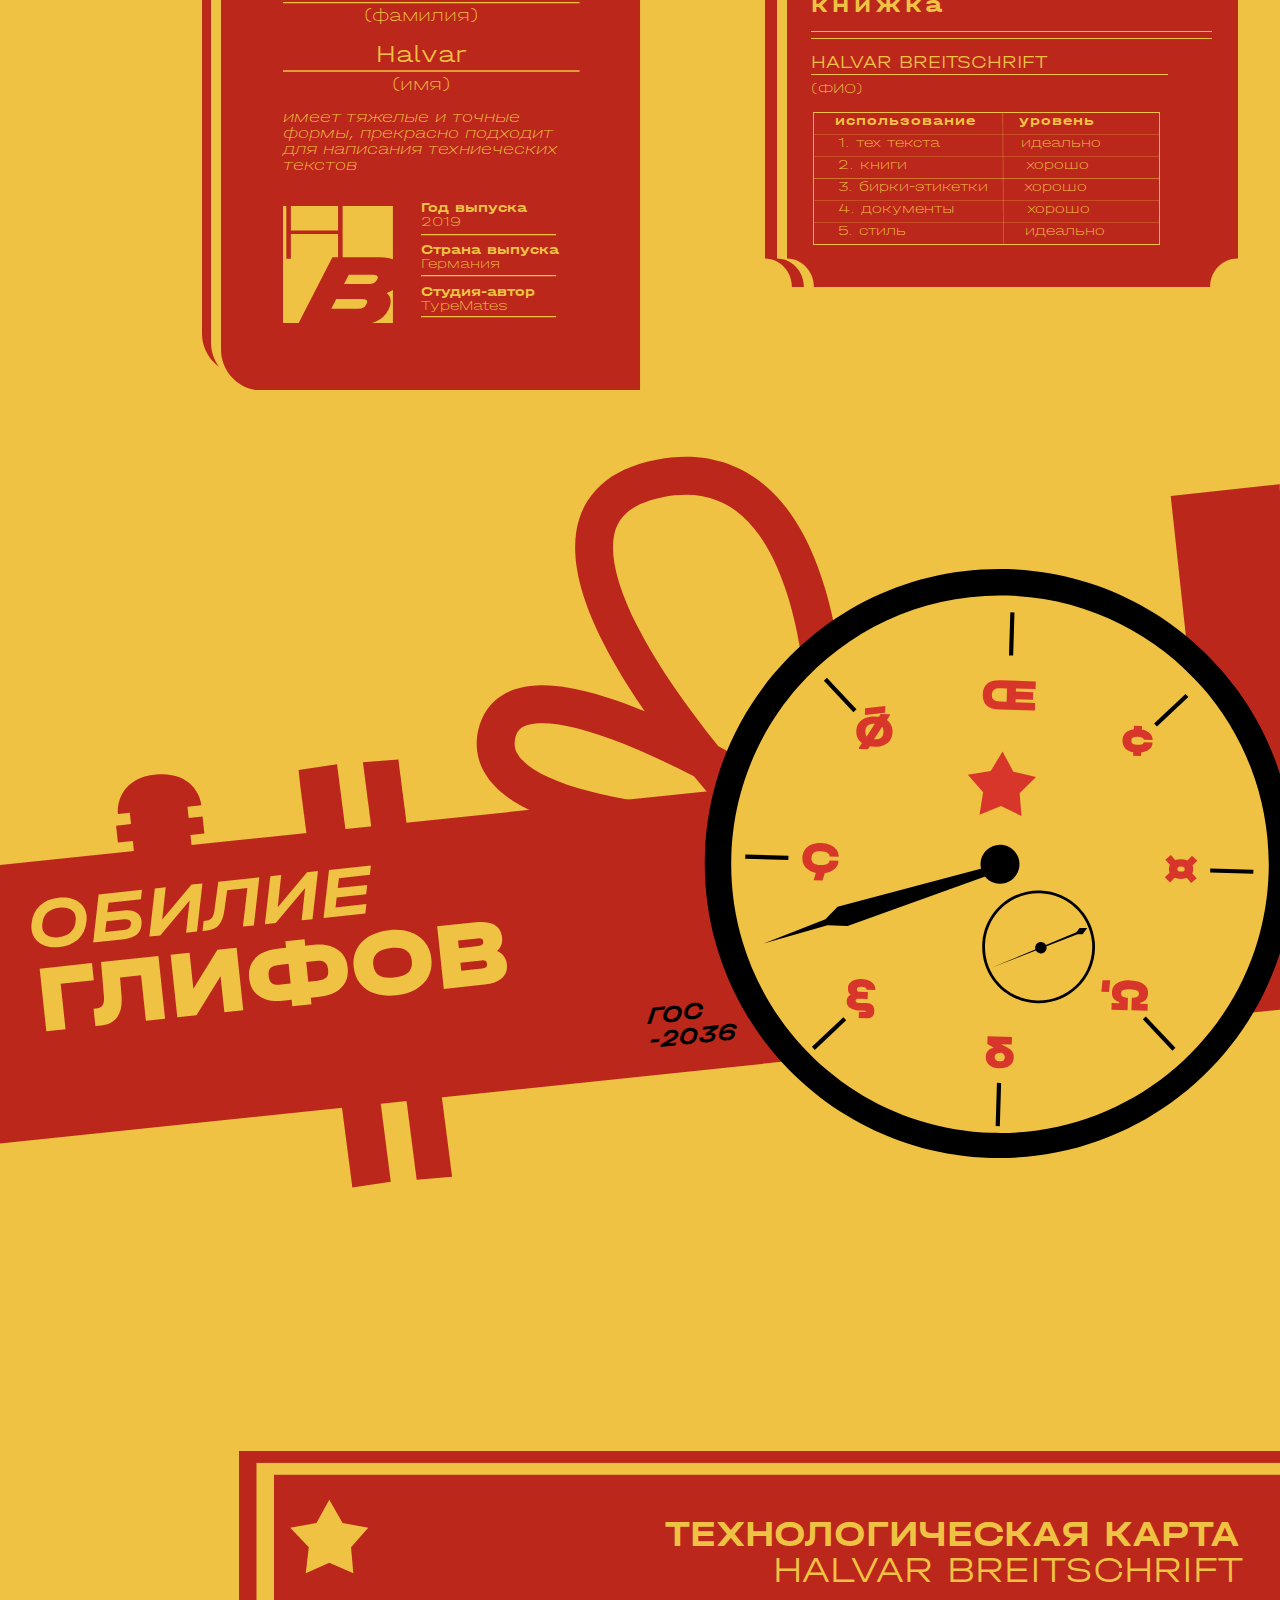
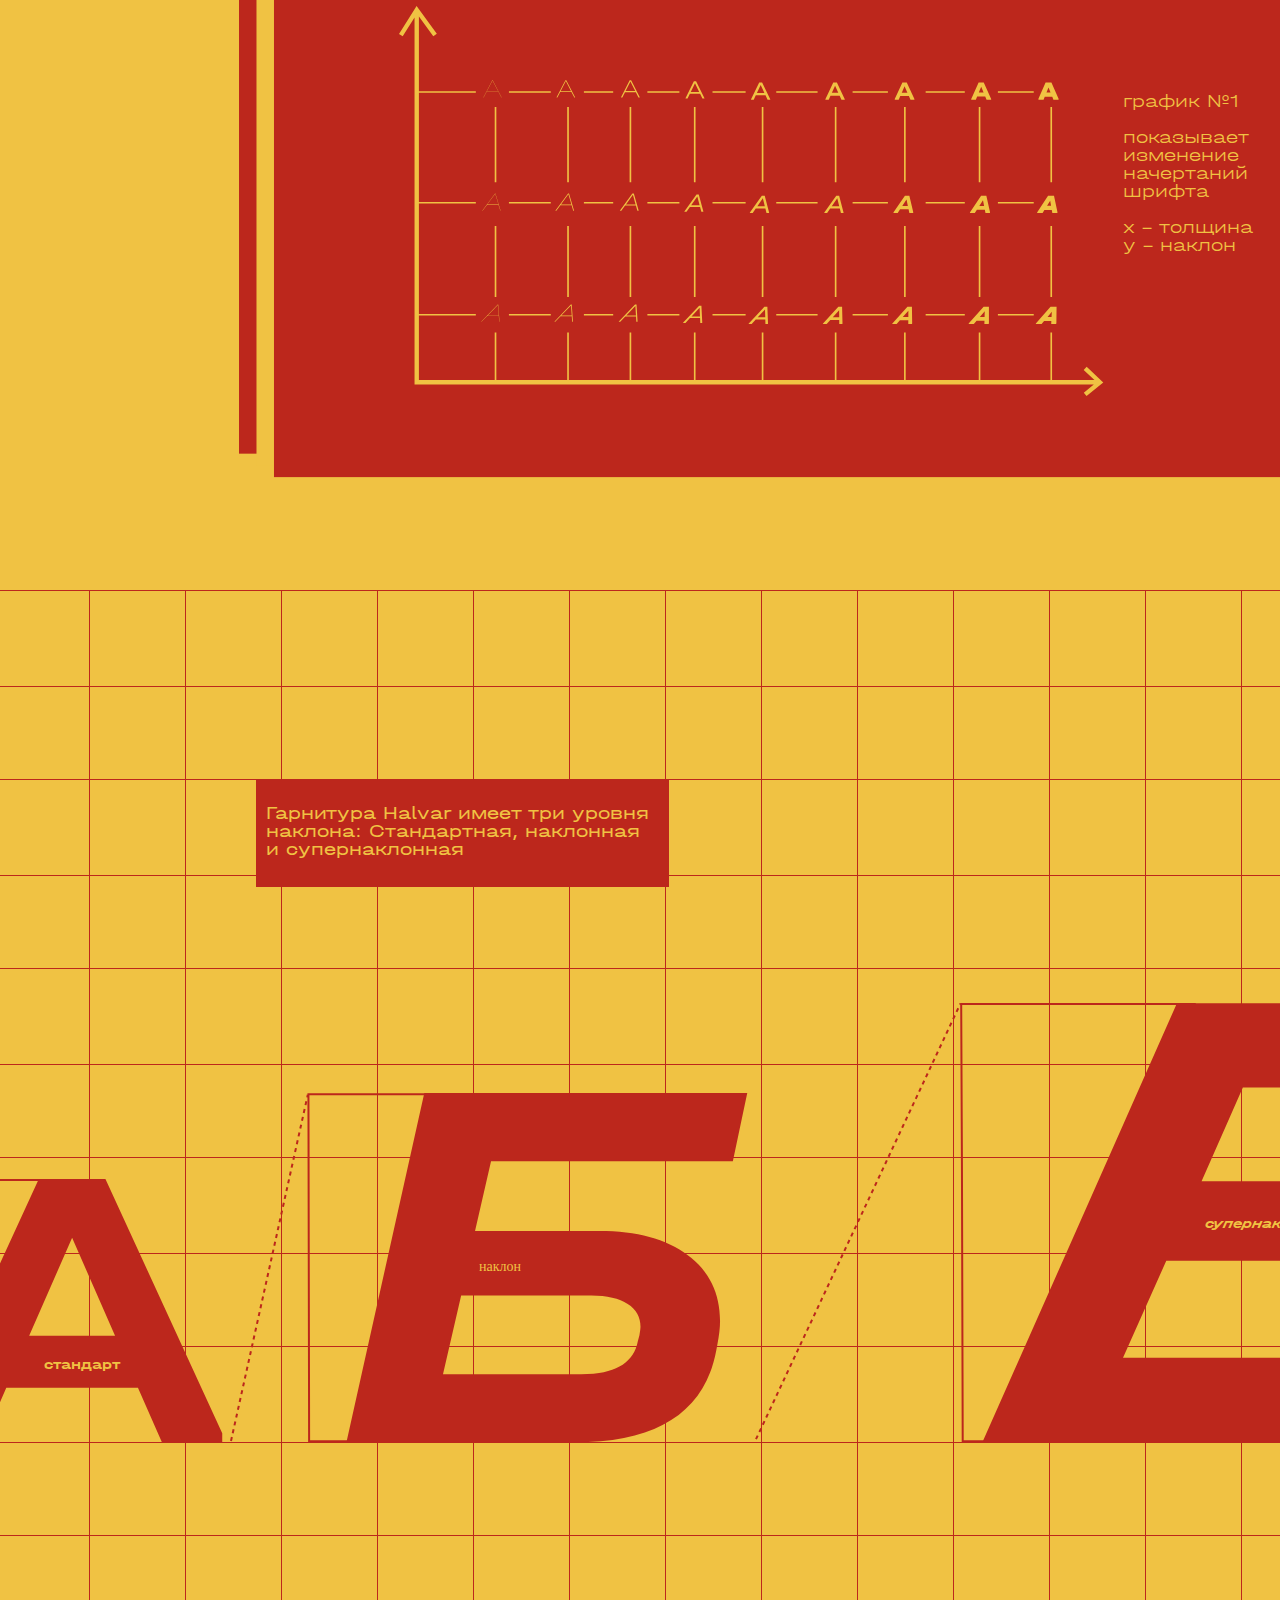
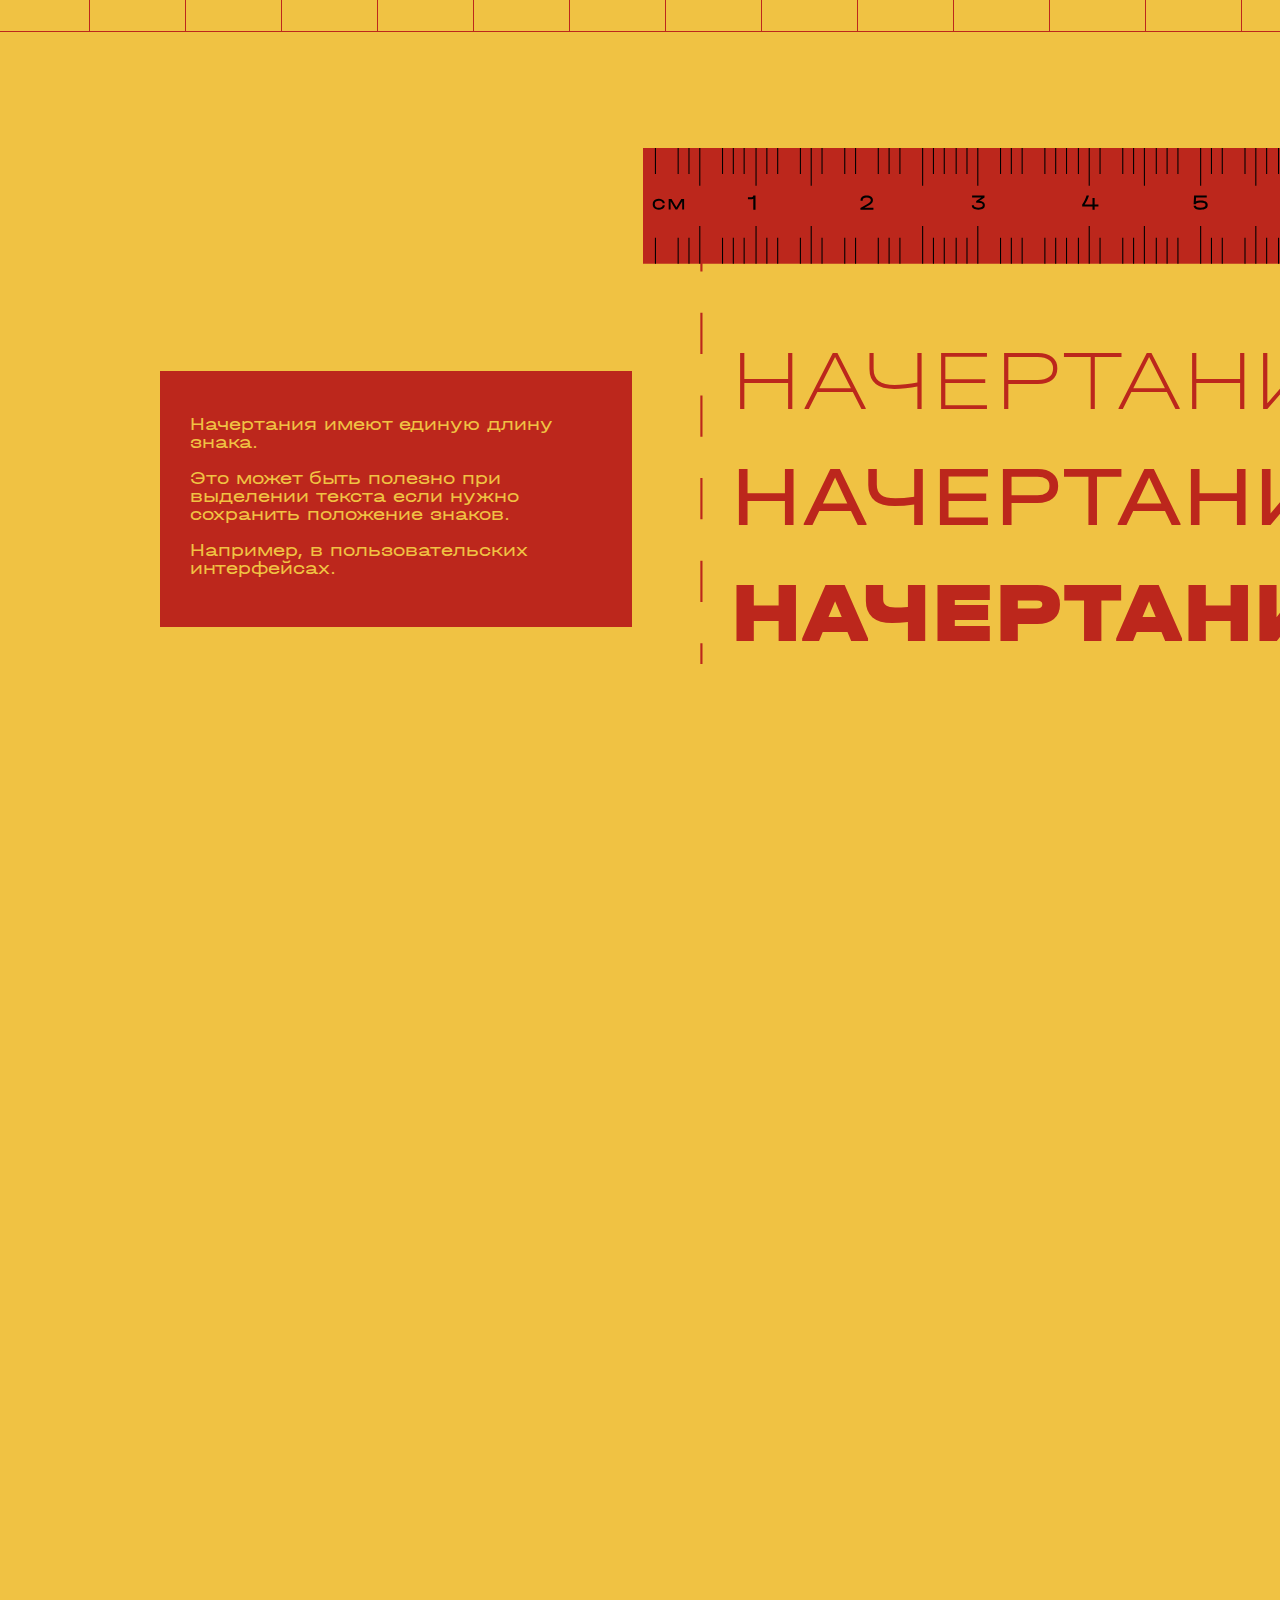
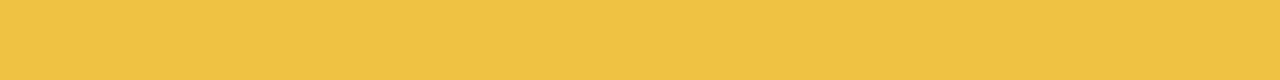
==== commit 4a4136bf: "UPD All" ====
--- a/index.html
+++ b/index.html
@@ -19,5 +19,72 @@
     <p class="letter1">a</p>
     <p class="letter2">ЭЗ</p>
   </div>
+
+  <div class="screen2">
+    <div class="card1">
+      <p class="card1head1">Удостоверение</p>
+      <p class="card1description">см №3 070808</p>
+      <p class="surnameoncard1">Breitschrift</p>
+      <p class="surnamehintoncard1">(фамилия)</p>
+      <p class="nameoncard1">Halvar</p>
+      <p class="namehintoncard1">(имя)</p>
+      <p class="sltextoncard1">имеет тяжелые и точные формы, прекрасно подходит для написания техниеческих текстов</p>
+      <p class="card1head2">Год выпуска</p>
+      <p class="textoncard1">2019</p>
+      <p class="card1head2">Страна выпуска</p>
+      <p class="textoncard1">Германия</p>
+      <p class="card1head2">Студия-автор</p>
+      <p class="textoncard1">TypeMates</p>
+    </div>
+
+    <div class="card2">
+      <p class="card2head1">Квалификационная книжка</p>
+      <p class="nameoncard2">HALVAR BREITSCHRIFT</p>
+      <p class="namehintoncard2">(ФИО)</p>
+      <p class="card2head2">использование<span style='padding-left:36px;'> </span>уровень</p>
+      <p class="textoncard2">1. тех текста<span style='padding-left:75px;'> </span>идеально</p>
+      <p class="textoncard2">2. книги<span style='padding-left:113px;'> </span>хорошо</p>
+      <p class="textoncard2">3. бирки-этикетки<span style='padding-left:30px;'> </span>хорошо</p>
+      <p class="textoncard2">4. документы<span style='padding-left:66px;'> </span>хорошо</p>
+      <p class="textoncard2">5. стиль<span style='padding-left:113px;'> </span>идеально</p>
+    </div>
+  </div>
+
+  <div class="screen3">
+    <p class="s3text">ГОС -2036</p>
+  </div>
+
+  <div class="screen4">
+    <p class="s4head1">ТЕХНОЛОГИЧЕСКАЯ КАРТА</p>
+    <p class="s4head2">HALVAR BREITSCHRIFT</p>
+    <p class="s4text">график №1<br><br>показывает изменение начертаний шрифта<br><br>
+      х - толщина
+      у - наклон</p>
+  </div>
+
+  <div class="screen5">
+    <p class="s5text">Гарнитура Halvar имеет три уровня наклона: Стандартная, наклонная и супернаклонная</p>
+    <p class="s5suslanted">супернаклон</p>
+    <p class="s5slanted">наклон</p>
+    <p class="s5standart">стандарт</p>
+  </div>
+
+  <div class="screen6">
+    <div class="s6textdiv">
+      <p class="s6text">
+        Начертания имеют единую длину знака.<br><br>
+
+        Это может быть полезно
+        при выделении текста если нужно сохранить положение знаков.<br><br>
+
+        Например, в  пользовательских интерфейсах.
+      </p>
+    </div>
+    <div class="s6headdiv">
+      <p class="s6thin">НАЧЕРТАНИЕ</p>
+      <p class="s6reg">НАЧЕРТАНИЕ</p>
+      <p class="s6black">НАЧЕРТАНИЕ</p>
+    </div>
+  </div>
 </body>
 </html>
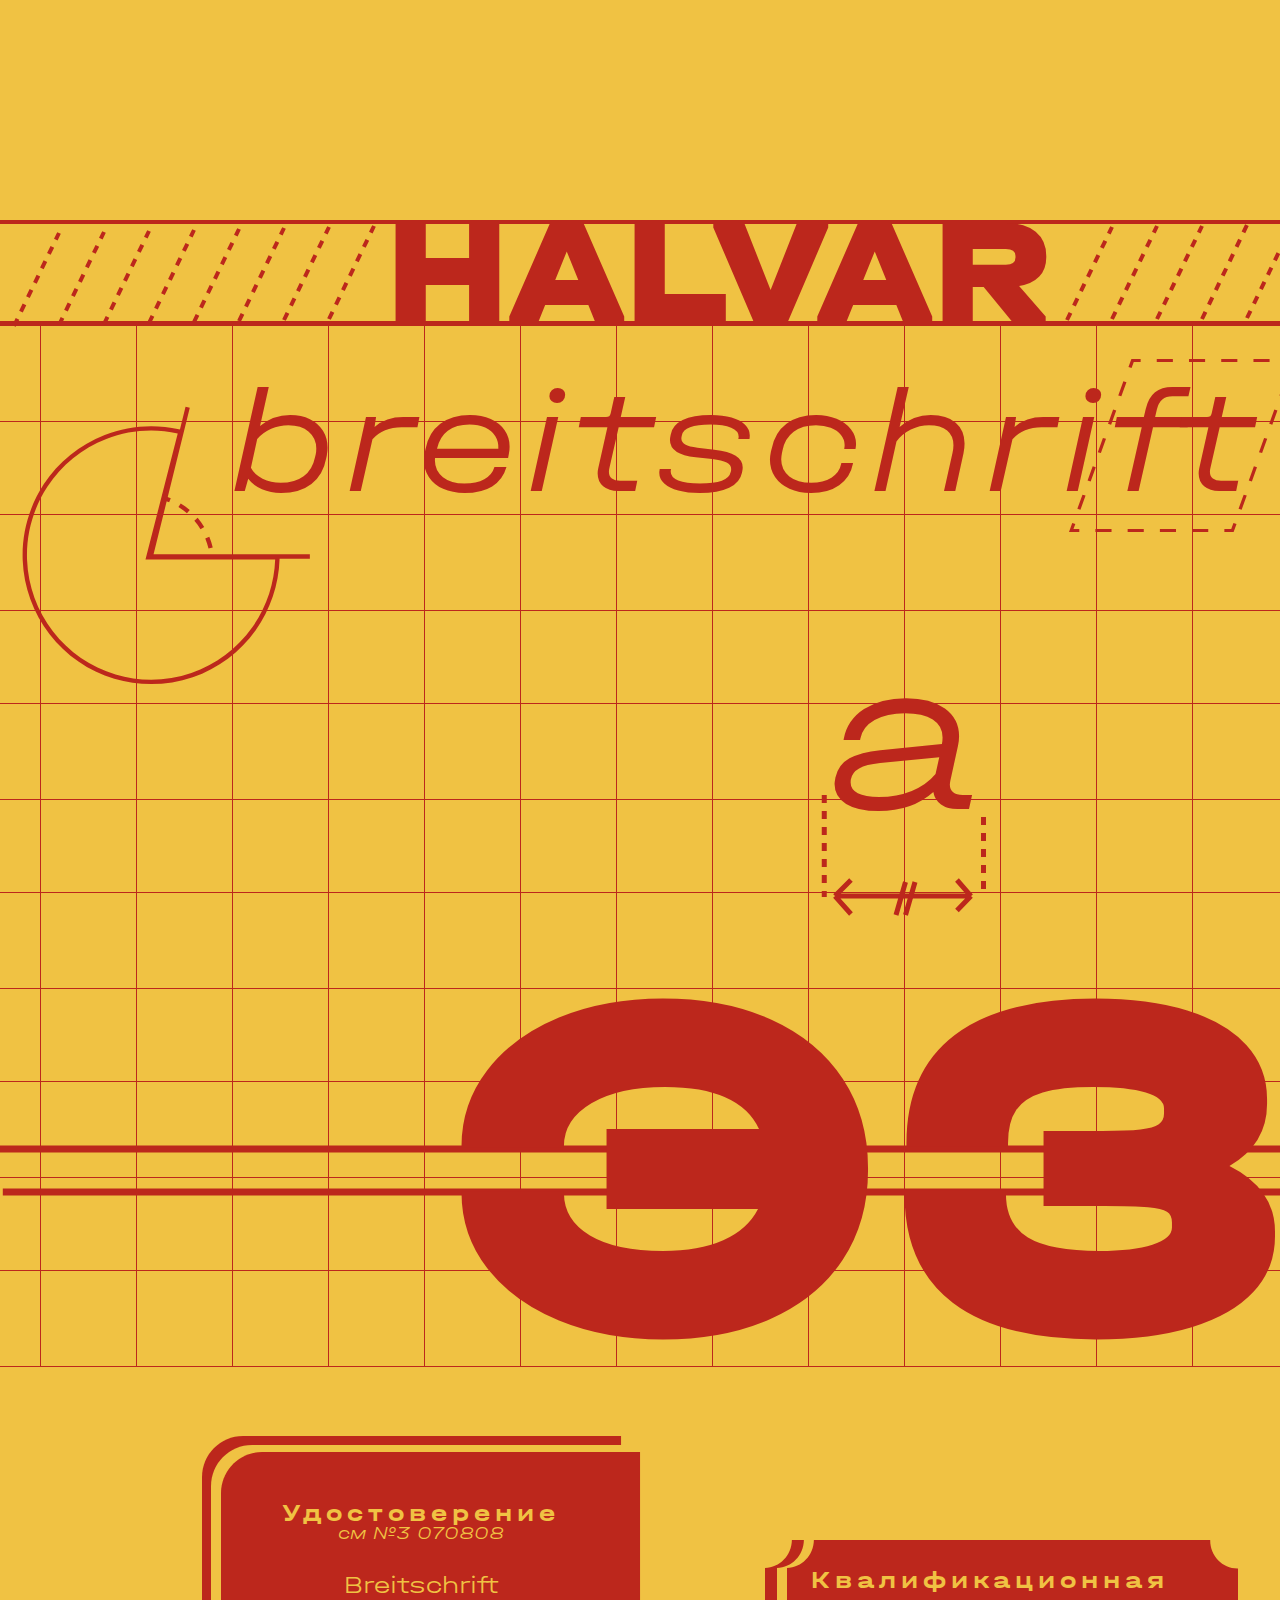
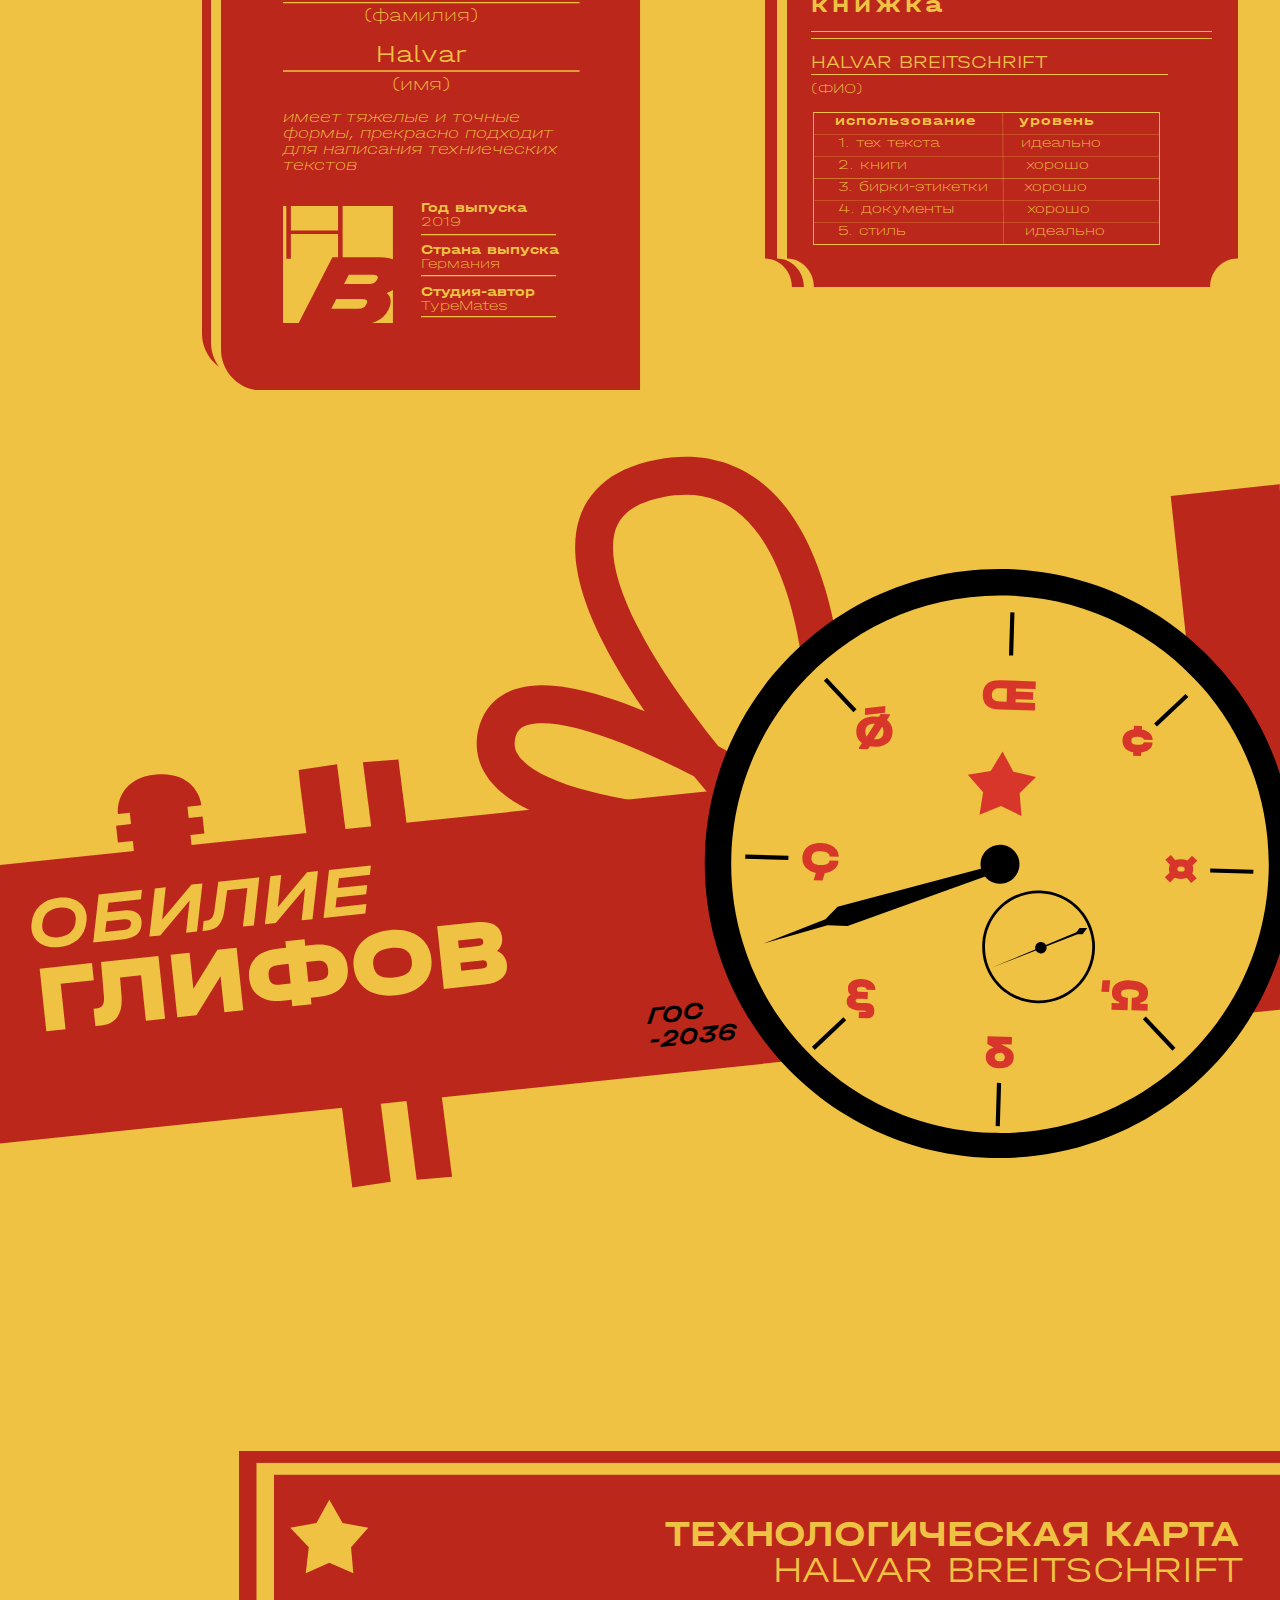
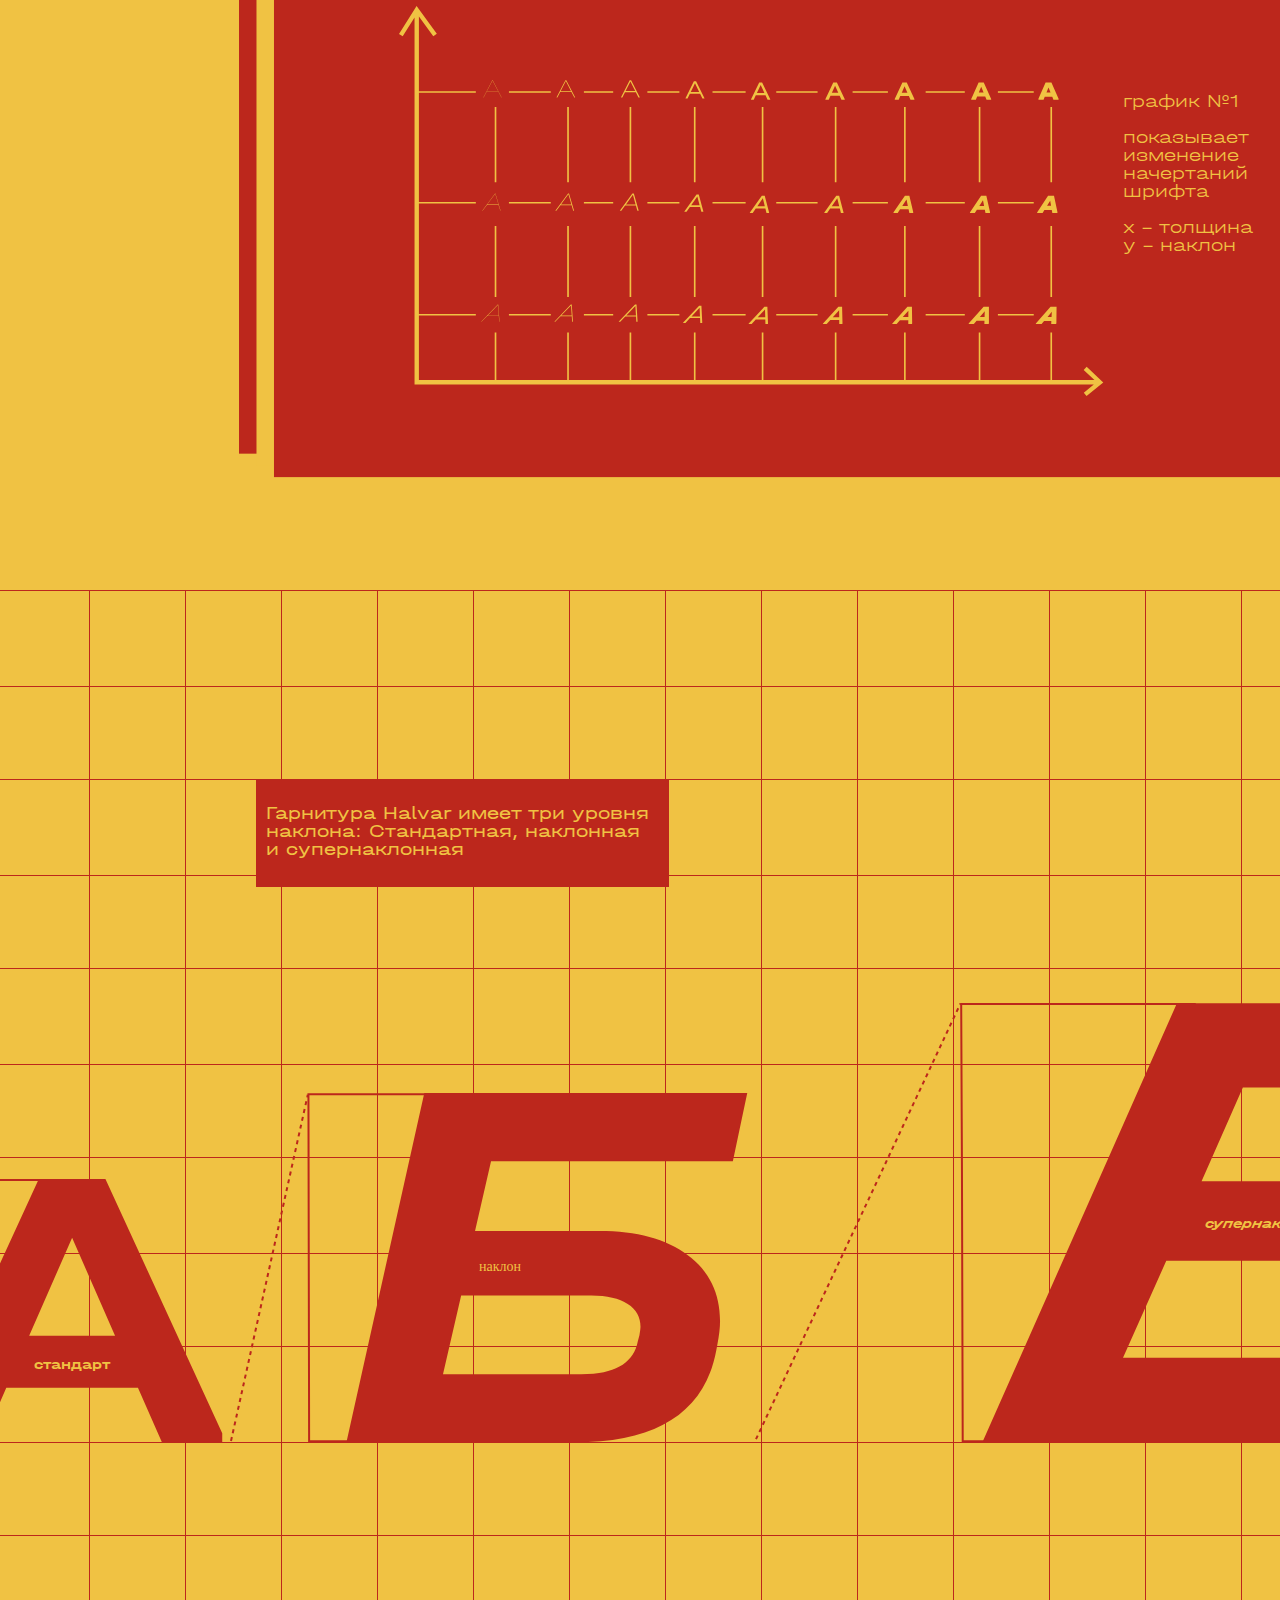
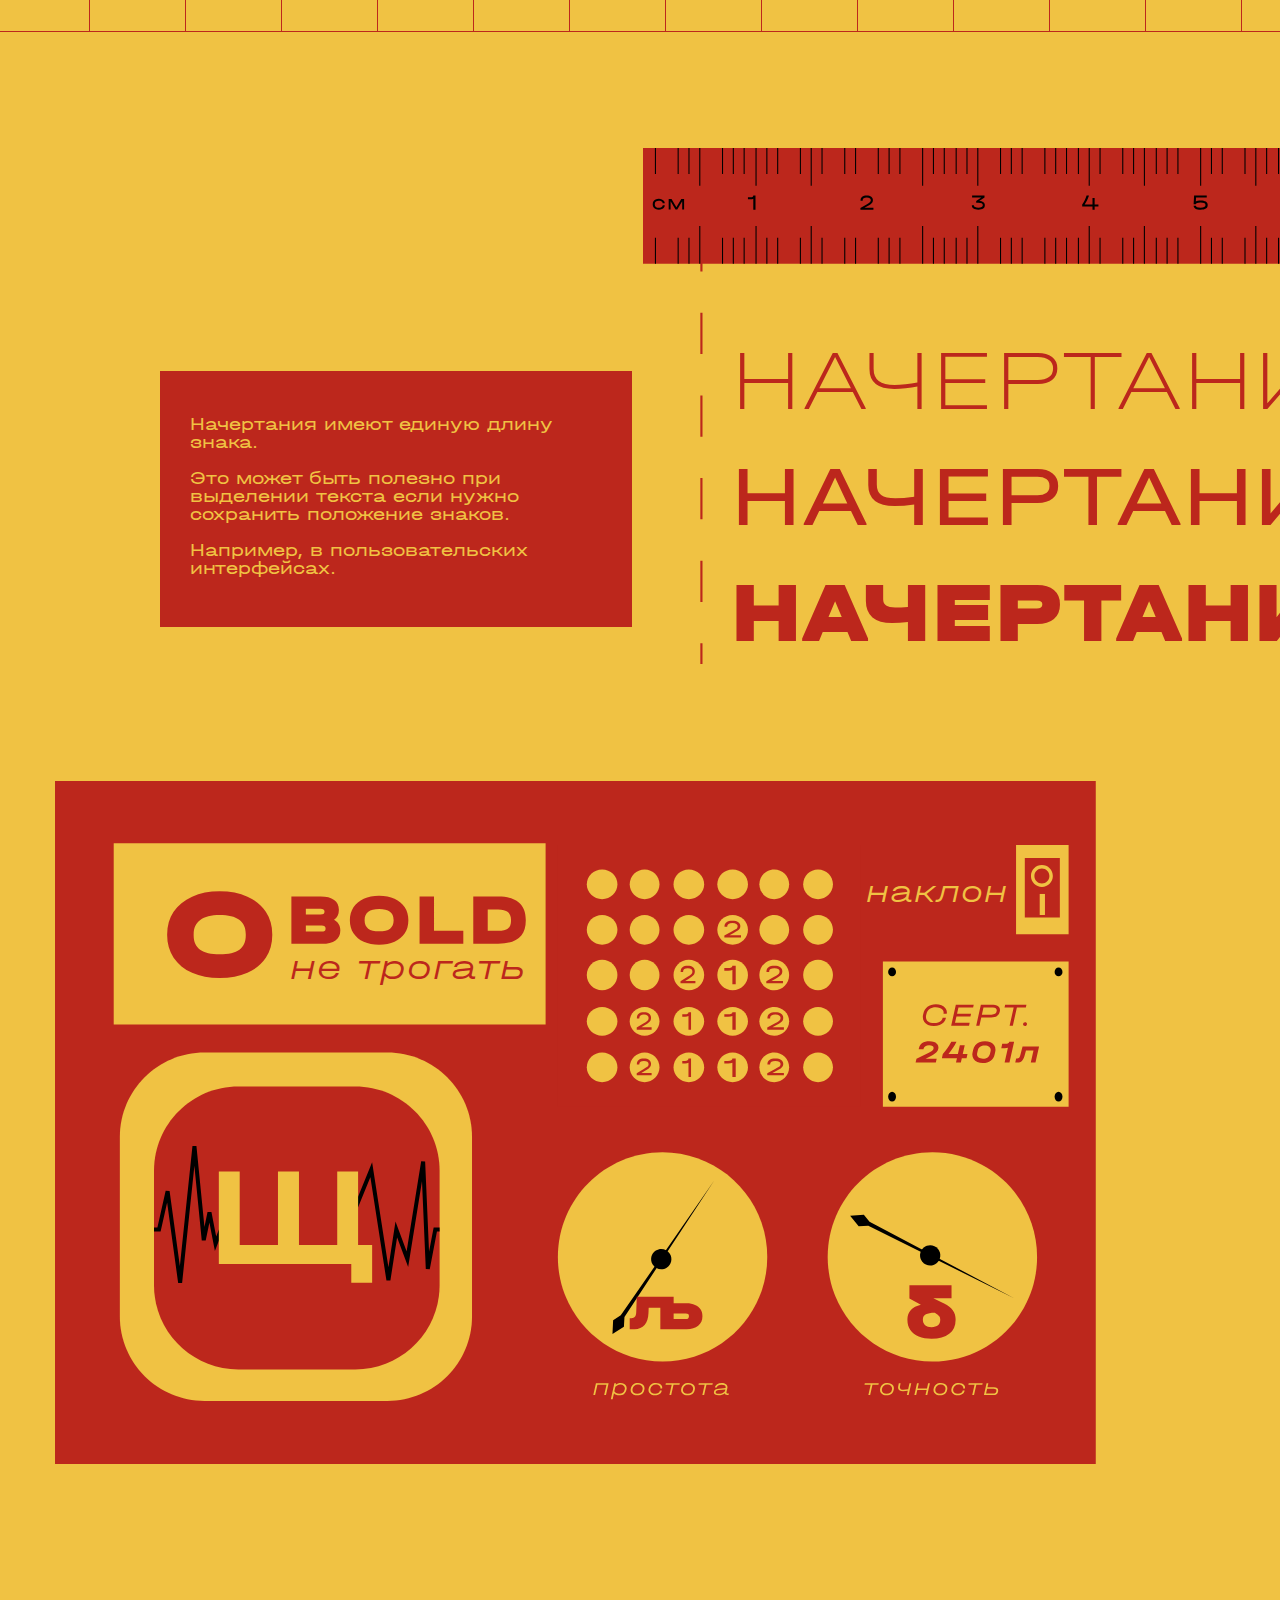
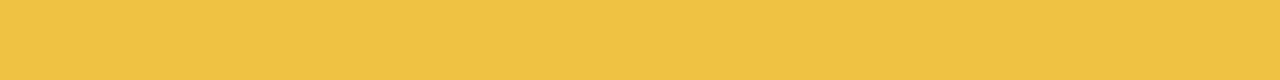
==== commit fb226b61: "Last update." ====
--- a/index.html
+++ b/index.html
@@ -41,12 +41,12 @@
       <p class="card2head1">Квалификационная книжка</p>
       <p class="nameoncard2">HALVAR BREITSCHRIFT</p>
       <p class="namehintoncard2">(ФИО)</p>
-      <p class="card2head2">использование<span style='padding-left:36px;'> </span>уровень</p>
-      <p class="textoncard2">1. тех текста<span style='padding-left:75px;'> </span>идеально</p>
-      <p class="textoncard2">2. книги<span style='padding-left:113px;'> </span>хорошо</p>
-      <p class="textoncard2">3. бирки-этикетки<span style='padding-left:30px;'> </span>хорошо</p>
-      <p class="textoncard2">4. документы<span style='padding-left:66px;'> </span>хорошо</p>
-      <p class="textoncard2">5. стиль<span style='padding-left:113px;'> </span>идеально</p>
+      <p class="card2head2">использование<span style="padding-left:36px;"> </span>уровень</p>
+      <p class="textoncard2">1. тех текста<span style="padding-left:75px;"> </span>идеально</p>
+      <p class="textoncard2">2. книги<span style="padding-left:113px;"> </span>хорошо</p>
+      <p class="textoncard2">3. бирки-этикетки<span style="padding-left:30px;"> </span>хорошо</p>
+      <p class="textoncard2">4. документы<span style="padding-left:66px;"> </span>хорошо</p>
+      <p class="textoncard2">5. стиль<span style="padding-left:113px;"> </span>идеально</p>
     </div>
   </div>
 
@@ -86,5 +86,10 @@
       <p class="s6black">НАЧЕРТАНИЕ</p>
     </div>
   </div>
+	
+	<div class="screen7">
+		<p class="s7buttondesc">не трогать</p>
+		<p class="s7switchdesc">наклон</p>
+	</div>
 </body>
 </html>
